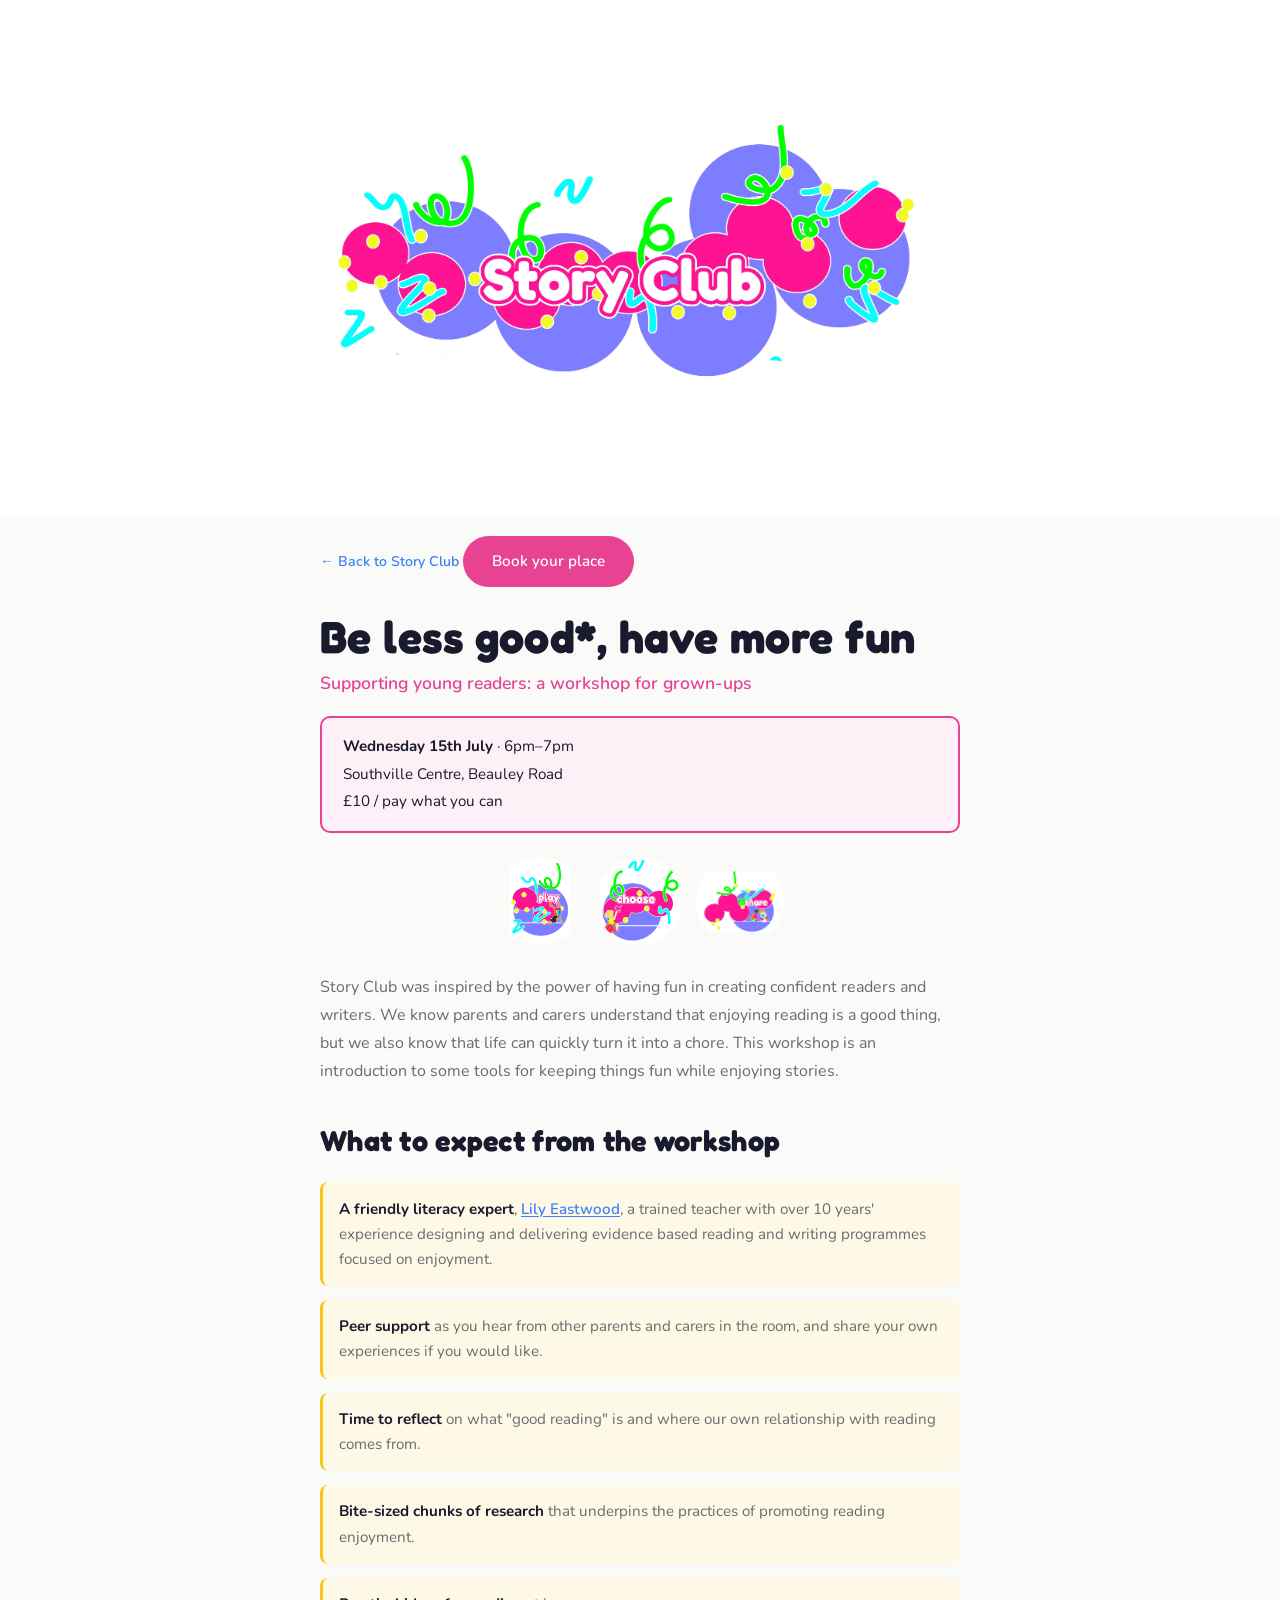
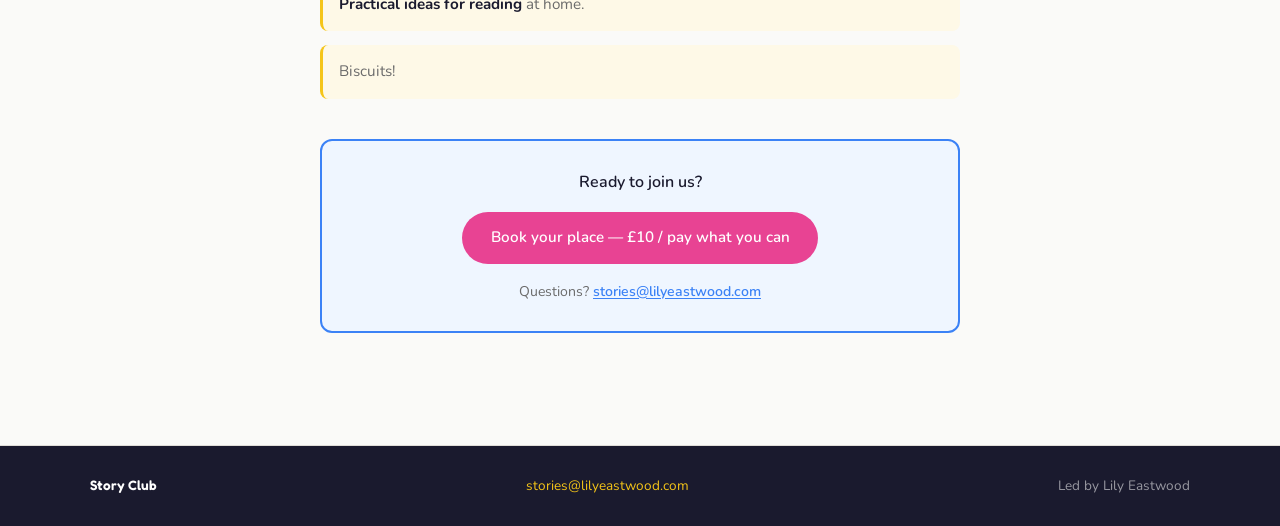
==== have-fun-reading/index.html @ fa980012 "Refresh Story Club pages with new banner, icons and parent workshop page. Add the have-fun-reading w" ====
<!DOCTYPE html>
<html lang="en">
<head>
  <meta charset="UTF-8">
  <meta name="viewport" content="width=device-width, initial-scale=1.0">
  <title>Be less good, have more fun — Story Club</title>
  <meta name="description" content="A workshop for parents and carers supporting young readers. Wednesday 15th July, Southville Centre, Bristol.">
  <link rel="preconnect" href="https://fonts.googleapis.com">
  <link rel="preconnect" href="https://fonts.gstatic.com" crossorigin>
  <link href="https://fonts.googleapis.com/css2?family=Fredoka:wght@500;600;700&family=Nunito:ital,wght@0,400;0,500;0,600;0,700;1,400;1,600&display=swap" rel="stylesheet">
  <link rel="stylesheet" href="../css/style.css">
</head>
<body class="story-club">

  <main>

    <section class="sc-banner">
      <img src="../assets/images/storyclubbanner.jpg" alt="Story Club" width="1403" height="992">
    </section>

    <section class="sc-have-fun">
      <div class="sc-have-fun-inner">
        <a href="../story-club/" class="sc-back-link">← Back to Story Club</a>

        <a href="https://square.link/u/EgSW8l75" class="sc-btn sc-btn--coral sc-have-fun-book-top" target="_blank" rel="noopener">Book your place</a>

        <h1>Be less good*, have more fun</h1>
        <p class="sc-have-fun-sub">Supporting young readers: a workshop for grown-ups</p>

        <div class="sc-have-fun-details">
          <p><strong>Wednesday 15th July</strong> · 6pm–7pm</p>
          <p>Southville Centre, Beauley Road</p>
          <p>£10 / pay what you can</p>
        </div>

        <div class="sc-pcs-icons" aria-hidden="true">
          <img src="../assets/images/play.jpg" alt="" width="100" height="100">
          <img src="../assets/images/choose.jpg" alt="" width="100" height="100">
          <img src="../assets/images/share.jpg" alt="" width="100" height="100">
        </div>

        <p class="sc-have-fun-intro">Story Club was inspired by the power of having fun in creating confident readers and writers. We know parents and carers understand that enjoying reading is a good thing, but we also know that life can quickly turn it into a chore. This workshop is an introduction to some tools for keeping things fun while enjoying stories.</p>

        <h2>What to expect from the workshop</h2>
        <ul class="sc-have-fun-expect">
          <li><strong>A friendly literacy expert</strong>, <a href="../story-club/#story-behind">Lily Eastwood</a>, a trained teacher with over 10 years' experience designing and delivering evidence based reading and writing programmes focused on enjoyment.</li>
          <li><strong>Peer support</strong> as you hear from other parents and carers in the room, and share your own experiences if you would like.</li>
          <li><strong>Time to reflect</strong> on what "good reading" is and where our own relationship with reading comes from.</li>
          <li><strong>Bite-sized chunks of research</strong> that underpins the practices of promoting reading enjoyment.</li>
          <li><strong>Practical ideas for reading</strong> at home.</li>
          <li>Biscuits!</li>
        </ul>

        <div class="sc-have-fun-book-bottom">
          <p>Ready to join us?</p>
          <a href="https://square.link/u/EgSW8l75" class="sc-btn sc-btn--purple" target="_blank" rel="noopener">Book your place — £10 / pay what you can</a>
          <p class="sc-have-fun-contact">Questions? <a href="mailto:stories@lilyeastwood.com">stories@lilyeastwood.com</a></p>
        </div>
      </div>
    </section>

  </main>

  <footer class="sc-footer">
    <div class="sc-footer-inner">
      <span class="sc-footer-name">Story Club</span>
      <a href="mailto:stories@lilyeastwood.com">stories@lilyeastwood.com</a>
      <span>Led by Lily Eastwood</span>
    </div>
  </footer>

</body>
</html>
---- css/style.css ----
/* ============================================================
   LILY EASTWOOD — lilyeastwood.com
   Palette: warm white, ink, aubergine + chartreuse pop
   Type: Playfair Display (headings) + DM Sans (body)
   ============================================================ */

   :root {
    --bg:           #FAFAF8;
    --bg-alt:       #F2F0EB;
    --text:         #1A1A1A;
    --text-muted:   #6B6B6B;
    --aubergine:    #8B3A8B;
    --aubergine-lt: #F5EAF5;
    --chartreuse:   #7AB317;
    --chartreuse-lt:#F2F7E6;
    --border:       #E0DDD8;
    --white:        #FFFFFF;
  
    --font-head: 'Playfair Display', Georgia, serif;
    --font-body: 'DM Sans', sans-serif;
  
    --max-w:    1100px;
    --space-sm: 1rem;
    --space-md: 2rem;
    --space-lg: 4rem;
    --space-xl: 7rem;
  }
  
  /* ── Reset ── */
  *, *::before, *::after { box-sizing: border-box; margin: 0; padding: 0; }
  html { scroll-behavior: smooth; }
  body {
    background: var(--bg);
    color: var(--text);
    font-family: var(--font-body);
    font-size: 1rem;
    line-height: 1.7;
    -webkit-font-smoothing: antialiased;
  }
  a { color: inherit; text-decoration: none; }
  img { display: block; max-width: 100%; }
  
  /* ── Nav ── */
  nav {
    display: flex;
    align-items: center;
    justify-content: space-between;
    padding: 1.5rem var(--space-md);
    max-width: var(--max-w);
    margin: 0 auto;
    border-bottom: 1px solid var(--border);
  }
  .nav-logo {
    font-family: var(--font-head);
    font-weight: 400;
    font-size: 1.1rem;
    letter-spacing: -0.01em;
  }
  nav ul {
    display: flex;
    gap: 2rem;
    list-style: none;
    align-items: center;
  }
  nav ul a {
    font-size: 0.9rem;
    color: var(--text-muted);
    transition: color 0.2s;
  }
  nav ul a:hover { color: var(--aubergine); }
  .nav-cta {
    display: inline-flex;
    align-items: center;
    color: var(--white) !important;
    background: var(--chartreuse);
    padding: 0.5rem 1.1rem;
    border-radius: 100px;
    font-size: 0.85rem !important;
    font-weight: 500;
    white-space: nowrap;
    transition: opacity 0.2s !important;
  }
  .nav-cta:hover { opacity: 0.85; }
  
  /* ── Hero ── */
  .hero {
    max-width: var(--max-w);
    margin: 0 auto;
    padding: var(--space-xl) var(--space-md);
    display: grid;
    grid-template-columns: 1fr 280px;
    gap: var(--space-lg);
    align-items: center;
  }
  .hero-eyebrow {
    font-size: 0.8rem;
    text-transform: uppercase;
    letter-spacing: 0.12em;
    color: var(--aubergine);
    font-weight: 500;
    margin-bottom: 1.2rem;
  }
  .hero h1 {
    font-family: var(--font-head);
    font-size: clamp(2.4rem, 5vw, 3.8rem);
    font-weight: 400;
    line-height: 1.15;
    letter-spacing: -0.02em;
    margin-bottom: 1.5rem;
  }
  .hero h1 em {
    font-style: italic;
    color: var(--chartreuse);
  }
  .hero-sub {
    font-size: 1.1rem;
    color: var(--text-muted);
    max-width: 520px;
    margin-bottom: 2.5rem;
    line-height: 1.7;
  }
  .hero-actions {
    display: flex;
    gap: 1rem;
    flex-wrap: wrap;
  }
  
  /* accent block — decorative */
  .accent-block {
    width: 220px;
    height: 280px;
    background: var(--aubergine-lt);
    border-radius: 4px 120px 4px 4px;
    position: relative;
  }
  .accent-block::after {
    content: '';
    position: absolute;
    bottom: -16px;
    right: -16px;
    width: 80px;
    height: 80px;
    background: var(--chartreuse);
    border-radius: 50%;
    opacity: 0.25;
  }
  
  /* ── Buttons ── */
  .btn-primary {
    display: inline-block;
    background: var(--aubergine);
    color: var(--white);
    padding: 0.75rem 1.6rem;
    border-radius: 100px;
    font-size: 0.9rem;
    font-weight: 500;
    transition: opacity 0.2s;
  }
  .btn-primary:hover { opacity: 0.85; }
  
  .btn-secondary {
    display: inline-block;
    color: var(--text);
    padding: 0.75rem 1.6rem;
    border-radius: 100px;
    font-size: 0.9rem;
    font-weight: 400;
    border: 1px solid var(--border);
    transition: border-color 0.2s, color 0.2s;
  }
  .btn-secondary:hover { border-color: var(--aubergine); color: var(--aubergine); }
  
  /* ── Intro strip ── */
  .intro-strip {
    background: var(--bg-alt);
    border-top: 1px solid var(--border);
    border-bottom: 1px solid var(--border);
    padding: 1rem var(--space-md);
  }
  .strip-inner {
    max-width: var(--max-w);
    margin: 0 auto;
    display: flex;
    gap: 1.5rem;
    align-items: center;
    flex-wrap: wrap;
    font-size: 0.85rem;
    color: var(--text-muted);
    font-weight: 400;
    letter-spacing: 0.02em;
  }
  .dot { color: var(--chartreuse); font-weight: 700; }
  
  /* ── Selected work ── */
  .selected-work {
    max-width: var(--max-w);
    margin: 0 auto;
    padding: var(--space-xl) var(--space-md);
  }
  .section-header {
    display: flex;
    align-items: baseline;
    justify-content: space-between;
    margin-bottom: var(--space-md);
    border-bottom: 1px solid var(--border);
    padding-bottom: 1rem;
  }
  .section-header h2 {
    font-family: var(--font-head);
    font-weight: 400;
    font-size: 1.6rem;
    letter-spacing: -0.01em;
  }
  .see-all {
    font-size: 0.85rem;
    color: var(--aubergine);
    font-weight: 500;
    transition: opacity 0.2s;
  }
  .see-all:hover { opacity: 0.7; }
  
  .work-grid {
    display: grid;
    grid-template-columns: repeat(3, 1fr);
    gap: 1.5rem;
  }
  .work-card {
    display: block;
    background: var(--white);
    border: 1px solid var(--border);
    border-radius: 8px;
    padding: 1.8rem;
    transition: border-color 0.2s, transform 0.2s;
    position: relative;
  }
  .work-card:hover {
    border-color: var(--aubergine);
    transform: translateY(-3px);
  }
  .card-tag {
    font-size: 0.72rem;
    text-transform: uppercase;
    letter-spacing: 0.1em;
    color: var(--aubergine);
    font-weight: 500;
    margin-bottom: 0.8rem;
    background: var(--aubergine-lt);
    display: inline-block;
    padding: 2px 8px;
    border-radius: 4px;
  }
  .work-card h3 {
    font-family: var(--font-head);
    font-weight: 400;
    font-size: 1.2rem;
    margin-bottom: 0.8rem;
    line-height: 1.3;
  }
  .work-card p {
    font-size: 0.9rem;
    color: var(--text-muted);
    line-height: 1.6;
  }
  .card-arrow {
    display: inline-block;
    margin-top: 1.2rem;
    color: var(--chartreuse);
    font-size: 1.1rem;
    font-weight: 700;
    transition: transform 0.2s;
  }
  .work-card:hover .card-arrow { transform: translateX(4px); }
  
  /* ── About strip ── */
  .about-strip {
    background: var(--bg-alt);
    border-top: 1px solid var(--border);
    border-bottom: 1px solid var(--border);
  }
  .about-strip-inner {
    max-width: var(--max-w);
    margin: 0 auto;
    padding: var(--space-xl) var(--space-md);
    display: grid;
    grid-template-columns: 1fr 1fr;
    gap: var(--space-lg);
    align-items: center;
  }
  .about-strip-text h2 {
    font-family: var(--font-head);
    font-weight: 400;
    font-size: clamp(1.8rem, 3vw, 2.6rem);
    line-height: 1.2;
    letter-spacing: -0.02em;
    margin-bottom: 1.2rem;
  }
  .about-strip-text h2 em {
    font-style: italic;
    color: var(--chartreuse);
  }
  .about-strip-text p {
    color: var(--text-muted);
    margin-bottom: 2rem;
    font-size: 1rem;
    max-width: 440px;
  }
  .about-strip-stats {
    display: flex;
    flex-direction: column;
    gap: 2rem;
  }
  .stat {
    display: flex;
    flex-direction: column;
    gap: 0.2rem;
    border-left: 2px solid var(--chartreuse);
    padding-left: 1.2rem;
  }
  .stat-num {
    font-family: var(--font-head);
    font-size: 2rem;
    font-weight: 400;
    line-height: 1;
    color: var(--text);
  }
  .stat-label {
    font-size: 0.85rem;
    color: var(--text-muted);
  }
  
  /* ── CTA section ── */
  .cta-section {
    max-width: var(--max-w);
    margin: 0 auto;
    padding: var(--space-xl) var(--space-md);
    text-align: center;
  }
  .cta-section h2 {
    font-family: var(--font-head);
    font-weight: 400;
    font-size: clamp(1.8rem, 3vw, 2.8rem);
    letter-spacing: -0.02em;
    margin-bottom: 1rem;
  }
  .cta-section p {
    color: var(--text-muted);
    max-width: 480px;
    margin: 0 auto 2rem;
  }
  
  /* ── Footer ── */
  footer {
    border-top: 1px solid var(--border);
    padding: 2rem var(--space-md);
  }
  .footer-inner {
    max-width: var(--max-w);
    margin: 0 auto;
    display: flex;
    align-items: center;
    justify-content: space-between;
    font-size: 0.85rem;
    color: var(--text-muted);
    flex-wrap: wrap;
    gap: 1rem;
  }
  .footer-name {
    font-family: var(--font-head);
    font-weight: 400;
    color: var(--text);
  }
  .footer-email a { color: var(--aubergine); }
  .footer-links {
    display: flex;
    gap: 1.5rem;
  }
  .footer-links a:hover { color: var(--chartreuse); }
  
  /* ── Responsive ── */
  @media (max-width: 768px) {
    .hero {
      grid-template-columns: 1fr;
      padding: var(--space-lg) var(--space-sm);
    }
    .hero-accent { display: none; }
    .work-grid { grid-template-columns: 1fr; }
    .about-strip-inner { grid-template-columns: 1fr; }
    nav ul { gap: 1rem; }
    .strip-inner { gap: 0.8rem; }
  }
  
  /* ── Fade-in animation ── */
  @keyframes fadeUp {
    from { opacity: 0; transform: translateY(18px); }
    to   { opacity: 1; transform: translateY(0); }
  }
  .hero-text > * {
    animation: fadeUp 0.6s ease both;
  }
  .hero-eyebrow { animation-delay: 0.05s; }
  .hero h1      { animation-delay: 0.15s; }
  .hero-sub     { animation-delay: 0.25s; }
  .hero-actions { animation-delay: 0.35s; }
  
  /* ── Page hero (inner pages) ── */
  .page-hero {
    max-width: var(--max-w);
    margin: 0 auto;
    padding: var(--space-lg) var(--space-md) var(--space-md);
    border-bottom: 1px solid var(--border);
  }
  .page-hero-inner {
    display: inline-block;
    max-width: 100%;
  }
  .page-hero h1 {
    font-family: var(--font-head);
    font-size: clamp(2rem, 4vw, 3.2rem);
    font-weight: 400;
    line-height: 1.15;
    letter-spacing: -0.02em;
    margin-bottom: 1rem;
  }
  .page-hero h1 em { font-style: italic; color: var(--chartreuse); }
  .page-intro {
    font-size: 1.05rem;
    color: var(--text-muted);
    max-width: 600px;
    line-height: 1.7;
  }
  
  /* ── Services ── */
  .services-section {
    max-width: var(--max-w);
    margin: 0 auto;
    padding: var(--space-lg) var(--space-md);
  }
  .services-section--split { padding-top: var(--space-md); }
  .services-inner { display: flex; flex-direction: column; gap: var(--space-lg); }
  .service-path-grid {
    display: grid;
    grid-template-columns: repeat(2, 1fr);
    gap: 1.5rem;
  }
  .service-path-card {
    display: flex;
    flex-direction: column;
    gap: 1rem;
    background: var(--white);
    border: 1px solid var(--border);
    border-radius: 8px;
    padding: 2rem;
    transition: border-color 0.2s, transform 0.2s;
  }
  .service-path-card:hover {
    border-color: var(--aubergine);
    transform: translateY(-3px);
  }
  .service-path-card h2 {
    font-family: var(--font-head);
    font-weight: 400;
    font-size: 1.6rem;
    line-height: 1.25;
  }
  .service-path-card p {
    color: var(--text-muted);
    font-size: 0.95rem;
  }
  .service-path-list {
    list-style: none;
    display: flex;
    flex-direction: column;
    gap: 0.75rem;
    color: var(--text);
    font-size: 0.95rem;
  }
  .service-path-list li {
    padding-top: 0.75rem;
    border-top: 1px solid var(--border);
  }
  .service-path-link {
    margin-top: auto;
    color: var(--aubergine);
    font-size: 0.9rem;
    font-weight: 500;
  }
  .service-block { display: flex; flex-direction: column; gap: var(--space-md); }
  .service-block-header { max-width: 640px; }
  .service-tag {
    font-size: 0.72rem;
    text-transform: uppercase;
    letter-spacing: 0.1em;
    color: var(--aubergine);
    font-weight: 500;
    background: var(--aubergine-lt);
    display: inline-block;
    padding: 2px 8px;
    border-radius: 4px;
    margin-bottom: 0.8rem;
  }
  .service-block-header h2 {
    font-family: var(--font-head);
    font-weight: 400;
    font-size: 1.5rem;
    margin-bottom: 0.8rem;
    line-height: 1.3;
  }
  .service-block-header p { color: var(--text-muted); font-size: 0.95rem; }
  .service-items {
    display: grid;
    grid-template-columns: repeat(3, 1fr);
    gap: 1.5rem;
  }
  .service-outcomes-kicker {
    font-size: 0.8rem;
    text-transform: uppercase;
    letter-spacing: 0.12em;
    color: var(--text-muted);
    font-weight: 500;
    margin: 0.25rem 0 0.25rem;
  }
  .service-items--outcomes {
    counter-reset: outcome;
  }
  .service-item {
    background: var(--white);
    border: 1px solid var(--border);
    border-radius: 8px;
    padding: 1.5rem;
  }
  .service-items--outcomes .service-item {
    position: relative;
    padding-top: 2.3rem;
  }
  .service-items--outcomes .service-item::before {
    counter-increment: outcome;
    content: "0" counter(outcome);
    position: absolute;
    top: 0.9rem;
    right: 1rem;
    font-size: 0.75rem;
    letter-spacing: 0.12em;
    color: var(--text-muted);
    opacity: 0.55;
  }
  .service-item h3 {
    font-family: var(--font-head);
    font-weight: 400;
    font-size: 1.1rem;
    margin-bottom: 0.6rem;
  }
  .service-item h3 strong { font-weight: 600; }
  .service-item p { font-size: 0.9rem; color: var(--text-muted); line-height: 1.6; }
  .service-cta { padding-top: 0.5rem; }
  
  /* ── PDF capture ── */
  .pdf-capture {
    background: var(--aubergine-lt);
    border: 1px solid rgba(139,58,139,0.15);
    border-radius: 8px;
    padding: 1.5rem;
    max-width: 540px;
  }
  .pdf-capture--wide {
    max-width: 100%;
  }
  .pdf-capture-text { font-size: 0.95rem; margin-bottom: 1rem; font-weight: 500; }
  .pdf-form { display: flex; gap: 0.75rem; flex-wrap: wrap; }
  .pdf-form input {
    flex: 1;
    min-width: 200px;
    padding: 0.65rem 1rem;
    border: 1px solid var(--border);
    border-radius: 100px;
    font-family: var(--font-body);
    font-size: 0.9rem;
    background: var(--white);
    color: var(--text);
  }
  .pdf-form input:focus { outline: none; border-color: var(--aubergine); }
  .pdf-small { font-size: 0.78rem; color: var(--text-muted); margin-top: 0.75rem; }
  
  /* ── Service divider ── */
  .service-divider {
    background: var(--bg-alt);
    border: 1px solid var(--border);
    border-radius: 8px;
    padding: var(--space-md);
  }
  .service-divider-inner { max-width: 560px; }
  .service-divider h2 {
    font-family: var(--font-head);
    font-weight: 400;
    font-size: 1.4rem;
    margin-bottom: 0.8rem;
  }
  .service-divider p { color: var(--text-muted); font-size: 0.95rem; margin-bottom: 1.2rem; line-height: 1.7; }
  .service-next-links {
    margin-top: 1rem;
    padding-top: 0.9rem;
    border-top: 1px solid var(--border);
    display: flex;
    flex-wrap: wrap;
    gap: 0.35rem 0.6rem;
    align-items: baseline;
    font-size: 0.85rem;
    color: var(--text-muted);
  }
  .service-next-links a {
    color: var(--aubergine);
    font-weight: 500;
  }
  .service-next-links a:hover { opacity: 0.7; }
  .service-next-divider { opacity: 0.6; padding: 0 0.15rem; }
  
  /* ── Contact ── */
  .contact-section {
    max-width: var(--max-w);
    margin: 0 auto;
    padding: var(--space-lg) var(--space-md);
  }
  .contact-inner {
    display: grid;
    grid-template-columns: 1fr 280px;
    gap: var(--space-lg);
    align-items: start;
  }
  .form-group { display: flex; flex-direction: column; gap: 0.4rem; margin-bottom: 1.2rem; }
  .form-group label { font-size: 0.85rem; font-weight: 500; color: var(--text); }
  .optional { font-weight: 400; color: var(--text-muted); }
  .form-group input,
  .form-group textarea {
    padding: 0.65rem 1rem;
    border: 1px solid var(--border);
    border-radius: 8px;
    font-family: var(--font-body);
    font-size: 0.95rem;
    background: var(--white);
    color: var(--text);
    transition: border-color 0.2s;
  }
  .form-group input:focus,
  .form-group textarea:focus { outline: none; border-color: var(--aubergine); }
  .form-group textarea { resize: vertical; }
  .contact-aside { display: flex; flex-direction: column; gap: 1.5rem; padding-top: 0.5rem; }
  .contact-detail { display: flex; flex-direction: column; gap: 0.2rem; }
  .contact-detail-label { font-size: 0.75rem; text-transform: uppercase; letter-spacing: 0.1em; color: var(--text-muted); font-weight: 500; }
  .contact-detail a { color: var(--aubergine); font-size: 0.95rem; }
  .contact-detail a:hover { opacity: 0.7; }
  .contact-note { border-top: 1px solid var(--border); padding-top: 1.5rem; }
  .contact-note p { font-size: 0.85rem; color: var(--text-muted); line-height: 1.6; }
  
  /* ── Placeholder pages ── */
  .placeholder-section {
    max-width: var(--max-w);
    margin: 0 auto;
    padding: var(--space-lg) var(--space-md);
  }
  .placeholder-inner {
    display: grid;
    grid-template-columns: repeat(3, 1fr);
    gap: 1.5rem;
  }
  .placeholder-inner--single { grid-template-columns: 1fr; max-width: 480px; }
  .about-inner {
    grid-template-columns: 1fr;
    max-width: 760px;
    margin: 0 auto;
  }
  .placeholder-card {
    background: var(--white);
    border: 1px dashed var(--border);
    border-radius: 8px;
    padding: 1.8rem;
  }
  .placeholder-card--empty { opacity: 0.5; }
  .placeholder-card--full { border-style: solid; }
  .placeholder-card h3 {
    font-family: var(--font-head);
    font-weight: 400;
    font-size: 1.1rem;
    margin: 0.6rem 0;
  }
  .placeholder-card p { font-size: 0.9rem; color: var(--text-muted); line-height: 1.6; }

  .rich-text p { margin: 0 0 1.1rem; }
  .rich-text p:last-of-type { margin-bottom: 0; }
  
  /* ── Responsive additions ── */
  @media (max-width: 768px) {
    .service-path-grid { grid-template-columns: 1fr; }
    .service-items { grid-template-columns: 1fr; }
    .contact-inner { grid-template-columns: 1fr; }
    .placeholder-inner { grid-template-columns: 1fr; }
  }

  /* ── Story Club (standalone page) ── */
  /* Palette drawn from storyclubbanner.jpg */
  .story-club {
    --sc-pink: #E84393;
    --sc-pink-lt: #FDF0F6;
    --sc-blue: #3B82F6;
    --sc-blue-lt: #EFF6FF;
    --sc-yellow: #F5C518;
    --sc-yellow-lt: #FEF9E7;
    --sc-green: #6BCB4A;
    --sc-green-lt: #F0FAEB;
    --sc-purple: #9333EA;
    --sc-purple-lt: #F5F0FF;
    --sc-ink: #1A1A2E;
    --font-head: 'Fredoka', sans-serif;
    --font-body: 'Nunito', sans-serif;
    font-family: var(--font-body);
    /* legacy aliases used in class names */
    --sc-coral: var(--sc-pink);
    --sc-coral-lt: var(--sc-pink-lt);
    --sc-teal: var(--sc-blue);
    --sc-teal-lt: var(--sc-blue-lt);
    --sc-sun: var(--sc-yellow);
    --sc-sun-lt: var(--sc-yellow-lt);
  }
  .story-club h1,
  .story-club h2,
  .story-club h3 {
    letter-spacing: 0.01em;
  }

  .sc-banner {
    background: var(--white);
    padding: var(--space-md) var(--space-md) 0.25rem;
  }
  .sc-banner img {
    width: 100%;
    max-width: var(--max-w);
    height: auto;
    max-height: 480px;
    object-fit: contain;
    margin: 0 auto;
  }

  .sc-hero {
    background: var(--white);
    padding: 1rem var(--space-md) var(--space-lg);
    border-bottom: 1px solid var(--border);
  }
  .sc-hero-inner {
    max-width: var(--max-w);
    margin: 0 auto;
    text-align: center;
  }
  .sc-hero h1 {
    font-family: var(--font-head);
    font-size: clamp(2rem, 4.5vw, 3.2rem);
    font-weight: 700;
    line-height: 1.15;
    letter-spacing: 0.01em;
    margin-bottom: 0.8rem;
    color: var(--sc-ink);
    max-width: 640px;
    margin-left: auto;
    margin-right: auto;
  }
  .sc-hero h1 em {
    font-style: normal;
    color: var(--sc-pink);
  }
  .sc-hero-sub {
    font-size: 1.1rem;
    font-weight: 400;
    color: var(--text-muted);
    max-width: 480px;
    line-height: 1.6;
    margin: 0 auto;
  }

  .sc-booking {
    background: var(--sc-green-lt);
    border-bottom: 3px solid var(--sc-green);
    padding: var(--space-md);
  }
  .sc-booking-inner {
    max-width: var(--max-w);
    margin: 0 auto;
  }
  .sc-booking h2 {
    font-family: var(--font-head);
    font-weight: 600;
    font-size: 1.5rem;
    margin-bottom: 1rem;
    color: var(--sc-ink);
  }
  .sc-booking-card {
    display: flex;
    align-items: center;
    justify-content: space-between;
    gap: 1.5rem;
    flex-wrap: wrap;
    background: var(--white);
    border: 2px solid var(--sc-green);
    border-radius: 12px;
    padding: 1.5rem 1.8rem;
  }
  .sc-booking-cards {
    display: flex;
    flex-direction: column;
    gap: 0.85rem;
    margin-bottom: 1rem;
  }
  .sc-booking-card--pink { border-color: var(--sc-pink); }
  .sc-booking-card--pink .sc-booking-label { color: var(--sc-pink); }
  .sc-booking-card--blue { border-color: var(--sc-blue); }
  .sc-booking-card--blue .sc-booking-label { color: var(--sc-blue); }
  .sc-booking-meta {
    font-size: 0.92rem;
    color: var(--text-muted);
    margin-top: 0.25rem;
    font-weight: 500;
  }
  .sc-booking-label {
    font-size: 0.72rem;
    text-transform: uppercase;
    letter-spacing: 0.12em;
    color: var(--sc-green);
    font-weight: 600;
    margin-bottom: 0.3rem;
  }
  .sc-booking-detail {
    font-size: 1.05rem;
    color: var(--sc-ink);
    font-weight: 600;
  }
  .sc-coming-soon {
    list-style: none;
    display: flex;
    flex-wrap: wrap;
    gap: 0.75rem 1.5rem;
    font-size: 0.9rem;
    color: var(--text-muted);
    margin-bottom: 0.75rem;
  }
  .sc-booking-note {
    font-size: 0.88rem;
    color: var(--text-muted);
    line-height: 1.6;
  }
  .sc-booking-note a {
    color: var(--sc-blue);
    font-weight: 600;
    text-decoration: underline;
    text-underline-offset: 2px;
  }
  .sc-booking-note a:hover { color: var(--sc-pink); }
  .sc-badge {
    display: inline-block;
    font-size: 0.68rem;
    text-transform: uppercase;
    letter-spacing: 0.08em;
    background: var(--sc-yellow-lt);
    color: #92680A;
    padding: 2px 8px;
    border-radius: 100px;
    margin-left: 0.35rem;
    font-weight: 600;
  }

  .sc-btn {
    display: inline-block;
    padding: 0.8rem 1.8rem;
    border-radius: 100px;
    font-size: 0.95rem;
    font-weight: 600;
    white-space: nowrap;
    transition: transform 0.15s, opacity 0.15s;
  }
  .sc-btn:hover { transform: translateY(-2px); opacity: 0.92; }
  .sc-btn--coral {
    background: var(--sc-coral);
    color: var(--white);
  }
  .sc-btn--white {
    background: var(--white);
    color: var(--sc-blue);
  }
  .sc-btn--purple {
    background: var(--sc-pink);
    color: var(--white);
  }
  .sc-btn--blue {
    background: var(--sc-blue);
    color: var(--white);
  }
  .sc-btn--outline {
    background: transparent;
    color: var(--white);
    border: 2px solid rgba(255,255,255,0.5);
  }
  .sc-btn--outline:hover { border-color: var(--white); }

  .sc-section-inner {
    max-width: var(--max-w);
    margin: 0 auto;
    padding: var(--space-lg) var(--space-md);
  }
  .sc-section-inner h2 {
    font-family: var(--font-head);
    font-weight: 600;
    font-size: clamp(1.7rem, 3vw, 2.2rem);
    letter-spacing: -0.02em;
    margin-bottom: var(--space-md);
    color: var(--sc-ink);
  }

  .sc-offering-grid {
    display: grid;
    grid-template-columns: repeat(3, 1fr);
    gap: 1.25rem;
  }
  .sc-offering-card {
    border-radius: 12px;
    padding: 1.8rem;
    display: flex;
    flex-direction: column;
    gap: 0.8rem;
    border: 2px solid transparent;
  }
  .sc-offering-card--coral {
    background: var(--sc-pink-lt);
    border-color: var(--sc-pink);
  }
  .sc-offering-card--teal {
    background: var(--sc-blue-lt);
    border-color: var(--sc-blue);
  }
  .sc-offering-card--sun {
    background: var(--sc-yellow-lt);
    border-color: var(--sc-yellow);
  }
  .sc-offering-card--muted { opacity: 0.7; }
  .sc-offering-card h3 {
    font-family: var(--font-head);
    font-weight: 600;
    font-size: 1.3rem;
    line-height: 1.25;
    color: var(--sc-ink);
  }
  .sc-offering-intro {
    font-size: 0.92rem;
    color: var(--text-muted);
    line-height: 1.6;
  }
  .sc-offering-badge {
    font-size: 0.68rem;
    text-transform: uppercase;
    letter-spacing: 0.1em;
    color: #92680A;
    font-weight: 600;
  }
  .sc-offering-list {
    list-style: none;
    counter-reset: offering;
    display: flex;
    flex-direction: column;
    gap: 0.55rem;
    margin-top: auto;
    padding-top: 0.9rem;
    border-top: 2px solid rgba(0,0,0,0.08);
  }
  .sc-offering-list li {
    font-size: 0.88rem;
    color: var(--sc-ink);
    line-height: 1.5;
    padding-left: 1.7rem;
    position: relative;
    font-weight: 500;
  }
  .sc-offering-list li::before {
    counter-increment: offering;
    content: counter(offering);
    position: absolute;
    left: 0;
    top: 0;
    font-size: 0.8rem;
    font-weight: 700;
    color: var(--sc-blue);
  }

  .sc-code {
    background: var(--sc-ink);
  }
  .sc-code .sc-section-inner h2 { color: var(--white); }
  .sc-code-grid {
    display: grid;
    grid-template-columns: repeat(3, 1fr);
    gap: 1.25rem;
  }
  .sc-code-item {
    border-radius: 12px;
    padding: 1.8rem;
    color: var(--sc-ink);
  }
  .sc-code-item--coral { background: var(--sc-pink); color: var(--white); }
  .sc-code-item--purple { background: var(--sc-yellow-lt); border: 2px solid var(--sc-yellow); }
  .sc-code-item--teal { background: var(--sc-blue); color: var(--white); }
  .sc-code-icon-wrap {
    display: flex;
    flex-direction: column;
    align-items: center;
    gap: 0.5rem;
    margin-bottom: 0.8rem;
  }
  .sc-code-icon {
    width: 72px;
    height: 72px;
    object-fit: contain;
    border-radius: 50%;
  }
  .sc-code-num {
    display: inline-flex;
    align-items: center;
    justify-content: center;
    width: 2rem;
    height: 2rem;
    background: rgba(255,255,255,0.25);
    border-radius: 50%;
    font-size: 0.9rem;
    font-weight: 700;
    margin-bottom: 0;
  }
  .sc-code-item--purple .sc-code-num {
    background: var(--sc-yellow);
    color: var(--sc-ink);
  }
  .sc-code-item h3 {
    font-family: var(--font-head);
    font-weight: 600;
    font-size: 1.15rem;
    margin-bottom: 0.6rem;
    line-height: 1.3;
  }
  .sc-code-item p {
    font-size: 0.9rem;
    line-height: 1.65;
    opacity: 0.92;
  }
  .sc-code-item--purple p { color: var(--text-muted); opacity: 1; }

  .sc-about-inner {
    max-width: 720px;
    margin: 0 auto;
    padding: var(--space-lg) var(--space-md);
  }
  .sc-about-inner h2 {
    font-family: var(--font-head);
    font-weight: 600;
    font-size: clamp(1.7rem, 3vw, 2.2rem);
    letter-spacing: -0.02em;
    margin-bottom: 1.2rem;
    color: var(--sc-ink);
  }
  .sc-about-inner p {
    color: var(--text-muted);
    margin-bottom: 1rem;
    line-height: 1.75;
  }
  .sc-about-inner a {
    color: var(--sc-blue);
    font-weight: 500;
    text-decoration: underline;
    text-underline-offset: 2px;
  }
  .sc-about-inner a:hover { color: var(--sc-pink); }
  .sc-thoughts {
    list-style: none;
    counter-reset: thought;
    display: flex;
    flex-direction: column;
    gap: 1.1rem;
    margin-top: 0.5rem;
  }
  .sc-thoughts li {
    padding: 1rem 1rem 1rem 3rem;
    position: relative;
    color: var(--text-muted);
    line-height: 1.75;
    background: var(--sc-green-lt);
    border-radius: 8px;
  }
  .sc-thoughts li::before {
    counter-increment: thought;
    content: counter(thought);
    position: absolute;
    left: 1rem;
    top: 1rem;
    width: 1.5rem;
    height: 1.5rem;
    background: var(--sc-green);
    color: var(--white);
    border-radius: 50%;
    font-size: 0.8rem;
    font-weight: 700;
    display: flex;
    align-items: center;
    justify-content: center;
  }
  .sc-thoughts strong { color: var(--sc-ink); }

  .sc-adventure {
    background: var(--sc-yellow-lt);
    border-top: 3px solid var(--sc-yellow);
    border-bottom: 3px solid var(--sc-yellow);
  }
  .sc-adventure-inner {
    max-width: 720px;
    margin: 0 auto;
    padding: var(--space-lg) var(--space-md);
  }
  .sc-adventure-inner h2 {
    font-family: var(--font-head);
    font-weight: 600;
    font-size: clamp(1.7rem, 3vw, 2.2rem);
    letter-spacing: -0.02em;
    margin-bottom: 0.8rem;
    color: var(--sc-ink);
  }
  .sc-adventure-intro {
    color: var(--text-muted);
    line-height: 1.7;
    margin-bottom: 1.5rem;
  }
  .sc-story p {
    color: var(--text);
    font-size: 0.95rem;
    line-height: 1.8;
    margin-bottom: 1rem;
  }
  .sc-story-lead {
    font-family: var(--font-head);
    font-size: 1.15rem !important;
    font-weight: 600;
    font-style: normal;
    color: var(--sc-blue) !important;
    padding-left: 1rem;
    border-left: 4px solid var(--sc-pink);
  }

  .sc-quotes {
    background: var(--sc-pink);
    padding: var(--space-xl) var(--space-md);
  }
  .sc-quotes-inner {
    max-width: var(--max-w);
    margin: 0 auto;
    display: flex;
    flex-direction: column;
    gap: 2rem;
  }
  .sc-quote {
    margin: 0;
    padding: 0;
    border: none;
  }
  .sc-quote p {
    font-family: var(--font-body);
    font-style: italic;
    font-weight: 600;
    line-height: 1.4;
    color: var(--white);
    margin: 0;
  }
  .sc-quote--lead p {
    font-size: clamp(1.5rem, 3.5vw, 2.2rem);
    letter-spacing: 0;
  }
  .sc-quote:not(.sc-quote--lead) p {
    font-size: clamp(1.2rem, 2.5vw, 1.6rem);
    opacity: 0.88;
    padding-left: 2rem;
    border-left: 4px solid rgba(255,255,255,0.4);
  }

  .sc-keep-in-touch {
    background: var(--sc-blue-lt);
    border-top: 3px solid var(--sc-blue);
    border-bottom: 3px solid var(--sc-blue);
    padding: var(--space-lg) var(--space-md);
    text-align: center;
  }
  .sc-keep-in-touch-inner {
    max-width: 520px;
    margin: 0 auto;
  }
  .sc-keep-in-touch h2 {
    font-family: var(--font-head);
    font-weight: 600;
    font-size: clamp(1.6rem, 3vw, 2rem);
    letter-spacing: -0.02em;
    margin-bottom: 0.6rem;
    color: var(--sc-ink);
  }
  .sc-keep-in-touch p {
    color: var(--text-muted);
    line-height: 1.65;
    margin-bottom: 1.4rem;
  }
  .sc-keep-email {
    margin-top: 1rem !important;
    margin-bottom: 0 !important;
    font-size: 0.88rem !important;
  }
  .sc-keep-email a {
    color: var(--sc-blue);
    font-weight: 600;
    text-decoration: underline;
    text-underline-offset: 2px;
  }

  .sc-cta {
    background: var(--sc-blue);
    padding: var(--space-lg) var(--space-md) var(--space-xl);
  }
  .sc-cta-inner {
    max-width: var(--max-w);
    margin: 0 auto;
    text-align: center;
  }
  .sc-cta h2 {
    font-family: var(--font-head);
    font-weight: 600;
    font-size: clamp(1.8rem, 3vw, 2.6rem);
    letter-spacing: -0.02em;
    margin-bottom: 0.8rem;
    color: var(--white);
  }
  .sc-cta > .sc-cta-inner > p:first-of-type {
    color: rgba(255,255,255,0.8);
    margin-bottom: 1.8rem;
    font-size: 1.05rem;
  }
  .sc-cta-actions {
    display: flex;
    gap: 1rem;
    justify-content: center;
    flex-wrap: wrap;
  }
  .sc-cta-email {
    margin-top: 1.2rem;
    font-size: 0.88rem;
    color: rgba(255,255,255,0.65);
  }
  .sc-cta-email a {
    color: var(--sc-yellow);
    font-weight: 500;
    text-decoration: underline;
    text-underline-offset: 2px;
  }

  .sc-good-to-know {
    margin-top: 2.5rem;
    background: rgba(255,255,255,0.1);
    border: 1px solid rgba(255,255,255,0.2);
    border-radius: 10px;
    padding: 1.2rem 1.5rem;
    text-align: left;
    max-width: 560px;
    margin-left: auto;
    margin-right: auto;
  }
  .sc-good-to-know-label {
    font-size: 0.72rem;
    text-transform: uppercase;
    letter-spacing: 0.12em;
    font-weight: 600;
    color: var(--sc-yellow);
    margin-bottom: 0.6rem;
  }
  .sc-good-to-know ul {
    list-style: none;
    display: flex;
    flex-direction: column;
    gap: 0.45rem;
  }
  .sc-good-to-know li {
    font-size: 0.82rem;
    color: rgba(255,255,255,0.85);
    line-height: 1.55;
    padding-left: 1rem;
    position: relative;
  }
  .sc-good-to-know li::before {
    content: '·';
    position: absolute;
    left: 0;
    color: var(--sc-yellow);
    font-weight: 700;
  }
  .sc-good-to-know a {
    color: var(--sc-yellow);
    text-decoration: underline;
    text-underline-offset: 2px;
  }

  .sc-footer {
    background: var(--sc-ink);
    padding: 1.75rem var(--space-md);
  }
  .sc-footer-inner {
    max-width: var(--max-w);
    margin: 0 auto;
    display: flex;
    align-items: center;
    justify-content: space-between;
    font-size: 0.85rem;
    color: rgba(255,255,255,0.55);
    flex-wrap: wrap;
    gap: 1rem;
  }
  .sc-footer-name {
    font-family: var(--font-head);
    font-weight: 600;
    color: var(--white);
  }
  .sc-footer a { color: var(--sc-yellow); }
  .sc-footer a:hover { opacity: 0.8; }

  @media (max-width: 768px) {
    .sc-banner img { max-height: 320px; }
    .sc-offering-grid { grid-template-columns: 1fr; }
    .sc-code-grid { grid-template-columns: 1fr; }
    .sc-booking-card { flex-direction: column; align-items: flex-start; }
    .sc-quote:not(.sc-quote--lead) p { padding-left: 1.2rem; }
  }

  .sc-confirm {
    padding: 1.25rem var(--space-md) var(--space-xl);
    text-align: center;
  }
  .sc-confirm-inner {
    max-width: 520px;
    margin: 0 auto;
  }
  .sc-confirm h1 {
    font-family: var(--font-head);
    font-size: clamp(1.8rem, 4vw, 2.6rem);
    font-weight: 700;
    line-height: 1.2;
    color: var(--sc-ink);
    margin-bottom: 1rem;
  }
  .sc-confirm-lead {
    font-size: 1.15rem;
    font-weight: 600;
    color: var(--sc-pink);
    margin-bottom: 1rem;
    line-height: 1.5;
  }
  .sc-confirm-reminder {
    font-size: 0.95rem;
    color: var(--sc-ink);
    line-height: 1.6;
    margin-bottom: 1rem;
    padding: 0.85rem 1rem;
    background: var(--sc-yellow-lt);
    border-left: 3px solid var(--sc-yellow);
    border-radius: 0 8px 8px 0;
    text-align: left;
  }
  .sc-confirm-note {
    font-size: 1rem;
    color: var(--text-muted);
    line-height: 1.65;
    margin-bottom: 2rem;
  }
  .sc-confirm-note a {
    color: var(--sc-blue);
    font-weight: 600;
    text-decoration: underline;
    text-underline-offset: 2px;
  }
  .sc-confirm-note a:hover { color: var(--sc-pink); }
  .sc-confirm .sc-btn { margin-top: 0.25rem; }

  .sc-workshops {
    padding: 1.25rem var(--space-md) var(--space-xl);
  }
  .sc-workshops-inner {
    max-width: 720px;
    margin: 0 auto;
  }
  .sc-back-link {
    display: inline-block;
    font-size: 0.88rem;
    font-weight: 600;
    color: var(--sc-blue);
    margin-bottom: 1.5rem;
    text-decoration: none;
  }
  .sc-back-link:hover { color: var(--sc-pink); }
  .sc-workshops h1 {
    font-family: var(--font-head);
    font-size: clamp(1.8rem, 4vw, 2.6rem);
    font-weight: 700;
    line-height: 1.15;
    color: var(--sc-ink);
    margin-bottom: 1rem;
  }
  .sc-workshops-lead {
    font-size: 1.05rem;
    color: var(--sc-ink);
    line-height: 1.6;
    margin-bottom: 1rem;
  }
  .sc-workshops-intro {
    list-style: none;
    display: flex;
    flex-direction: column;
    gap: 0.6rem;
    margin-bottom: 2rem;
    padding: 1.2rem 1.4rem;
    background: var(--sc-blue-lt);
    border-radius: 10px;
    border-left: 4px solid var(--sc-blue);
  }
  .sc-workshops-intro li {
    font-size: 0.95rem;
    color: var(--text);
    line-height: 1.6;
    padding-left: 1.2rem;
    position: relative;
  }
  .sc-workshops-intro li::before {
    content: '·';
    position: absolute;
    left: 0;
    color: var(--sc-blue);
    font-weight: 700;
  }
  .sc-workshop-list {
    display: flex;
    flex-direction: column;
    gap: 1rem;
    margin-bottom: 2.5rem;
  }
  .sc-workshop-card {
    background: var(--white);
    border: 2px solid var(--border);
    border-radius: 12px;
    padding: 1.5rem 1.6rem;
  }
  .sc-workshop-card:nth-child(1) { border-color: var(--sc-pink); background: var(--sc-pink-lt); }
  .sc-workshop-card:nth-child(2) { border-color: var(--sc-yellow); background: var(--sc-yellow-lt); }
  .sc-workshop-card:nth-child(3) { border-color: var(--sc-green); background: var(--sc-green-lt); }
  .sc-workshop-card h2 {
    font-family: var(--font-head);
    font-size: 1.25rem;
    font-weight: 600;
    color: var(--sc-ink);
    margin-bottom: 0.5rem;
    line-height: 1.3;
  }
  .sc-workshop-when {
    font-size: 0.95rem;
    color: var(--sc-ink);
    margin-bottom: 0.25rem;
  }
  .sc-workshop-where {
    font-size: 0.88rem;
    color: var(--text-muted);
    margin-bottom: 0.75rem;
  }
  .sc-workshop-desc {
    font-size: 0.92rem;
    color: var(--text);
    line-height: 1.65;
  }
  .sc-workshop-booking {
    background: var(--sc-ink);
    border-radius: 12px;
    padding: 1.8rem;
    color: var(--white);
  }
  .sc-workshop-booking h2 {
    font-family: var(--font-head);
    font-size: 1.4rem;
    font-weight: 600;
    margin-bottom: 0.35rem;
  }
  .sc-workshop-booking-note {
    font-size: 0.88rem;
    color: rgba(255,255,255,0.65);
    margin-bottom: 1.25rem;
  }
  .sc-workshop-links {
    display: flex;
    flex-direction: column;
    gap: 0.6rem;
  }
  .sc-workshop-link {
    display: block;
    padding: 0.85rem 1.2rem;
    background: rgba(255,255,255,0.1);
    border: 1px solid rgba(255,255,255,0.2);
    border-radius: 8px;
    color: var(--white);
    font-weight: 600;
    font-size: 0.92rem;
    text-align: center;
    transition: background 0.15s;
  }
  .sc-workshop-link:hover {
    background: rgba(255,255,255,0.18);
  }
  .sc-workshop-link--featured {
    background: var(--sc-pink);
    border-color: var(--sc-pink);
  }
  .sc-workshop-link--featured:hover { background: #d63384; }
  .sc-workshop-link--sponsor {
    background: transparent;
    border-style: dashed;
    font-weight: 500;
  }
  .sc-workshop-contact {
    margin-top: 1.25rem;
    margin-bottom: 0;
    font-size: 0.88rem;
    color: rgba(255,255,255,0.65);
  }
  .sc-workshop-contact a {
    color: var(--sc-yellow);
    font-weight: 600;
    text-decoration: underline;
    text-underline-offset: 2px;
  }

  .sc-books {
    margin-top: 3rem;
    padding-top: 2.5rem;
    border-top: 2px solid var(--border);
  }
  .sc-books h2 {
    font-family: var(--font-head);
    font-size: clamp(1.5rem, 3vw, 2rem);
    font-weight: 700;
    color: var(--sc-ink);
    margin-bottom: 0.6rem;
  }
  .sc-books-intro {
    font-size: 0.95rem;
    color: var(--text-muted);
    line-height: 1.65;
    margin-bottom: 1.75rem;
    max-width: 560px;
  }
  .sc-books-grid {
    display: grid;
    grid-template-columns: repeat(2, 1fr);
    gap: 1.25rem;
  }
  .sc-book {
    display: flex;
    gap: 1rem;
    align-items: flex-start;
    background: var(--white);
    border: 1px solid var(--border);
    border-radius: 10px;
    padding: 1rem;
  }
  .sc-book img {
    width: 72px;
    height: auto;
    flex-shrink: 0;
    border-radius: 4px;
    box-shadow: 0 2px 8px rgba(0,0,0,0.1);
  }
  .sc-book-text h3 {
    font-family: var(--font-head);
    font-size: 0.95rem;
    font-weight: 600;
    color: var(--sc-ink);
    margin-bottom: 0.35rem;
    line-height: 1.3;
  }
  .sc-book-text p {
    font-size: 0.85rem;
    color: var(--text-muted);
    line-height: 1.55;
  }

  @media (max-width: 768px) {
    .sc-books-grid { grid-template-columns: 1fr; }
  }

  .sc-have-fun {
    padding: 1.25rem var(--space-md) var(--space-xl);
  }
  .sc-have-fun-inner {
    max-width: 640px;
    margin: 0 auto;
  }
  .sc-have-fun-book-top {
    display: inline-block;
    margin-bottom: 1.5rem;
  }
  .sc-have-fun h1 {
    font-family: var(--font-head);
    font-size: clamp(1.9rem, 4.5vw, 2.8rem);
    font-weight: 700;
    line-height: 1.15;
    color: var(--sc-ink);
    margin-bottom: 0.5rem;
  }
  .sc-have-fun-sub {
    font-size: 1.1rem;
    font-weight: 600;
    color: var(--sc-pink);
    margin-bottom: 1.25rem;
    line-height: 1.4;
  }
  .sc-have-fun-details {
    background: var(--sc-pink-lt);
    border: 2px solid var(--sc-pink);
    border-radius: 10px;
    padding: 1.1rem 1.3rem;
    margin-bottom: 1.5rem;
  }
  .sc-have-fun-details p {
    font-size: 0.95rem;
    color: var(--sc-ink);
    line-height: 1.55;
    margin-bottom: 0.25rem;
  }
  .sc-have-fun-details p:last-child { margin-bottom: 0; }
  .sc-pcs-icons {
    display: flex;
    justify-content: center;
    gap: 0.75rem;
    margin-bottom: 1.75rem;
  }
  .sc-pcs-icons img {
    width: 88px;
    height: 88px;
    object-fit: contain;
    border-radius: 50%;
  }
  .sc-have-fun-intro {
    font-size: 1rem;
    color: var(--text-muted);
    line-height: 1.75;
    margin-bottom: 2rem;
  }
  .sc-have-fun h2 {
    font-family: var(--font-head);
    font-size: clamp(1.4rem, 3vw, 1.8rem);
    font-weight: 700;
    color: var(--sc-ink);
    margin-bottom: 1rem;
  }
  .sc-have-fun-expect {
    list-style: none;
    display: flex;
    flex-direction: column;
    gap: 0.85rem;
    margin-bottom: 2.5rem;
  }
  .sc-have-fun-expect li {
    font-size: 0.95rem;
    color: var(--text-muted);
    line-height: 1.65;
    padding: 0.9rem 1rem;
    background: var(--sc-yellow-lt);
    border-radius: 8px;
    border-left: 3px solid var(--sc-yellow);
  }
  .sc-have-fun-expect strong { color: var(--sc-ink); }
  .sc-have-fun-expect a {
    color: var(--sc-blue);
    font-weight: 600;
    text-decoration: underline;
    text-underline-offset: 2px;
  }
  .sc-have-fun-expect a:hover { color: var(--sc-pink); }
  .sc-have-fun-book-bottom {
    text-align: center;
    background: var(--sc-blue-lt);
    border: 2px solid var(--sc-blue);
    border-radius: 12px;
    padding: 1.75rem 1.5rem;
  }
  .sc-have-fun-book-bottom > p:first-child {
    font-weight: 600;
    color: var(--sc-ink);
    margin-bottom: 1rem;
  }
  .sc-have-fun-contact {
    margin-top: 1rem;
    margin-bottom: 0;
    font-size: 0.88rem;
    color: var(--text-muted);
  }
  .sc-have-fun-contact a {
    color: var(--sc-blue);
    font-weight: 600;
    text-decoration: underline;
    text-underline-offset: 2px;
  }

  @media (max-width: 768px) {
    .sc-pcs-icons img { width: 72px; height: 72px; }
  }
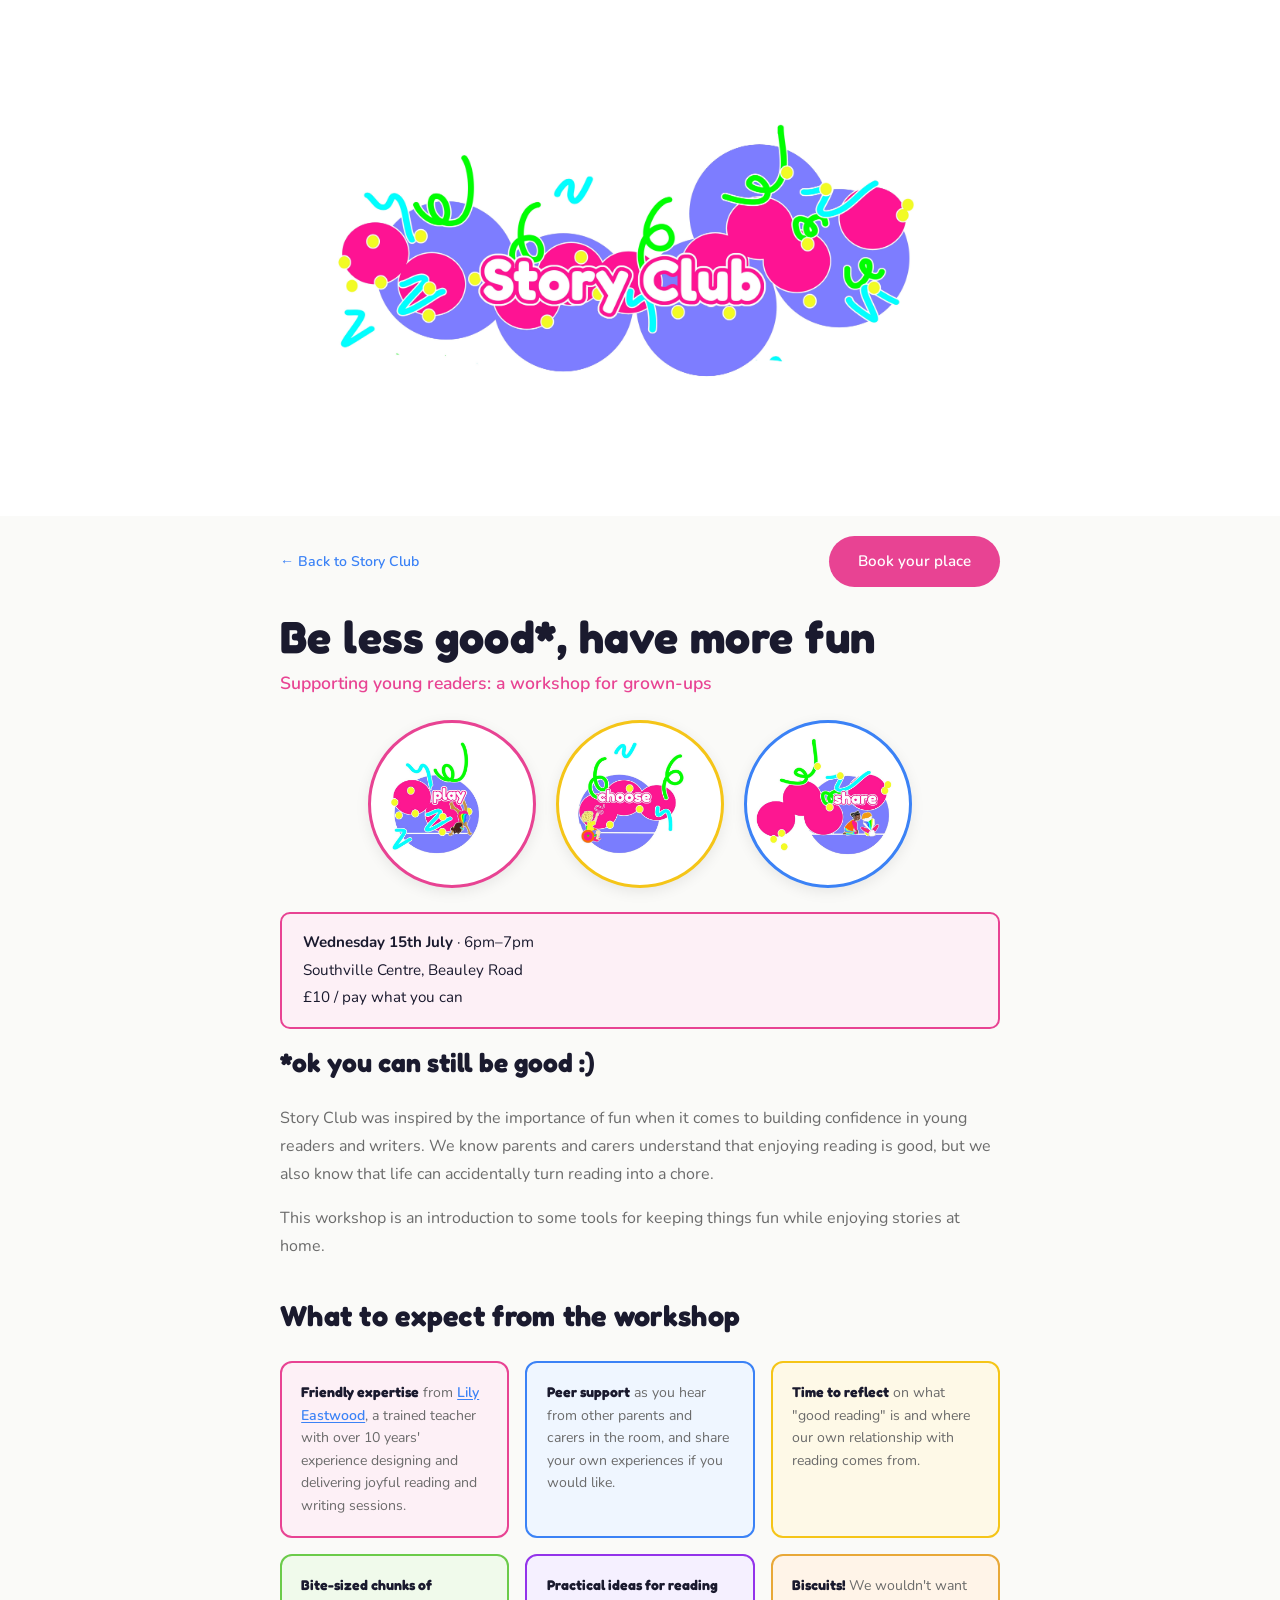
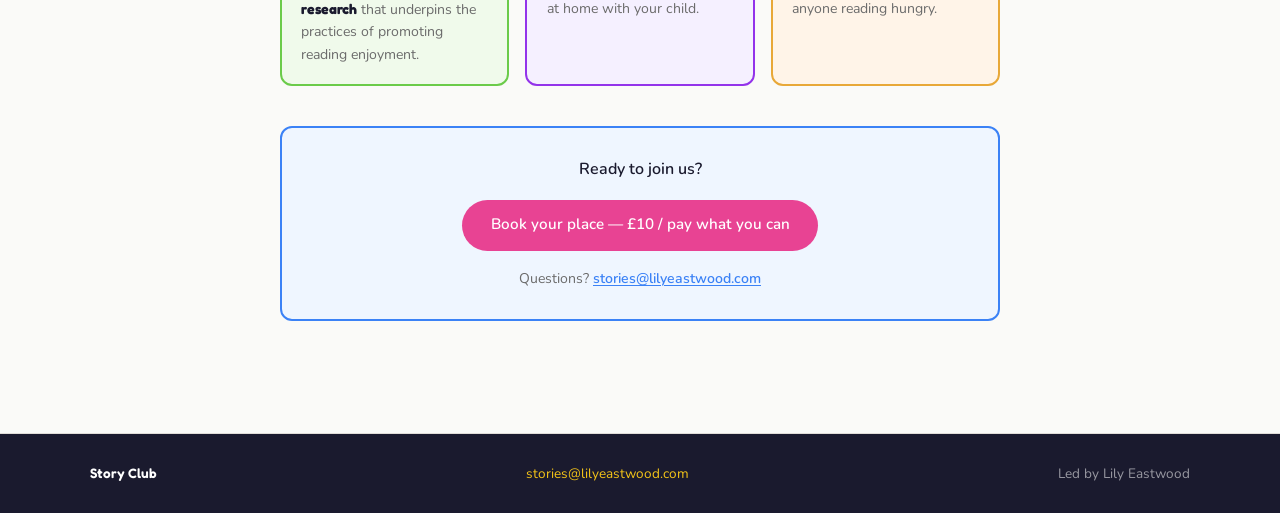
==== commit 2fb12651: "Polish Story Club icons and parent workshop page layout. Use a shared play-choose-share sprite for c" ====
--- a/have-fun-reading/index.html
+++ b/have-fun-reading/index.html
@@ -20,12 +20,25 @@
 
     <section class="sc-have-fun">
       <div class="sc-have-fun-inner">
-        <a href="../story-club/" class="sc-back-link">← Back to Story Club</a>
-
-        <a href="https://square.link/u/EgSW8l75" class="sc-btn sc-btn--coral sc-have-fun-book-top" target="_blank" rel="noopener">Book your place</a>
+        <div class="sc-have-fun-top">
+          <a href="../story-club/" class="sc-back-link">← Back to Story Club</a>
+          <a href="https://square.link/u/EgSW8l75" class="sc-btn sc-btn--coral" target="_blank" rel="noopener">Book your place</a>
+        </div>
 
         <h1>Be less good*, have more fun</h1>
         <p class="sc-have-fun-sub">Supporting young readers: a workshop for grown-ups</p>
+
+        <div class="sc-pcs-icons" aria-hidden="true">
+          <div class="sc-pcs-bubble sc-pcs-bubble--pink">
+            <span class="sc-story-sprite sc-story-sprite--play"></span>
+          </div>
+          <div class="sc-pcs-bubble sc-pcs-bubble--yellow">
+            <span class="sc-story-sprite sc-story-sprite--choose"></span>
+          </div>
+          <div class="sc-pcs-bubble sc-pcs-bubble--blue">
+            <span class="sc-story-sprite sc-story-sprite--share"></span>
+          </div>
+        </div>
 
         <div class="sc-have-fun-details">
           <p><strong>Wednesday 15th July</strong> · 6pm–7pm</p>
@@ -33,23 +46,39 @@
           <p>£10 / pay what you can</p>
         </div>
 
-        <div class="sc-pcs-icons" aria-hidden="true">
-          <img src="../assets/images/play.jpg" alt="" width="100" height="100">
-          <img src="../assets/images/choose.jpg" alt="" width="100" height="100">
-          <img src="../assets/images/share.jpg" alt="" width="100" height="100">
-        </div>
+        <p class="sc-have-fun-footnote">*ok you can still be good :)</p>
 
-        <p class="sc-have-fun-intro">Story Club was inspired by the power of having fun in creating confident readers and writers. We know parents and carers understand that enjoying reading is a good thing, but we also know that life can quickly turn it into a chore. This workshop is an introduction to some tools for keeping things fun while enjoying stories.</p>
+        <p class="sc-have-fun-intro">Story Club was inspired by the importance of fun when it comes to building confidence in young readers and writers. We know parents and carers understand that enjoying reading is good, but we also know that life can accidentally turn reading into a chore.</p>
+        <p class="sc-have-fun-intro">This workshop is an introduction to some tools for keeping things fun while enjoying stories at home.</p>
 
         <h2>What to expect from the workshop</h2>
-        <ul class="sc-have-fun-expect">
-          <li><strong>A friendly literacy expert</strong>, <a href="../story-club/#story-behind">Lily Eastwood</a>, a trained teacher with over 10 years' experience designing and delivering evidence based reading and writing programmes focused on enjoyment.</li>
-          <li><strong>Peer support</strong> as you hear from other parents and carers in the room, and share your own experiences if you would like.</li>
-          <li><strong>Time to reflect</strong> on what "good reading" is and where our own relationship with reading comes from.</li>
-          <li><strong>Bite-sized chunks of research</strong> that underpins the practices of promoting reading enjoyment.</li>
-          <li><strong>Practical ideas for reading</strong> at home.</li>
-          <li>Biscuits!</li>
-        </ul>
+        <div class="sc-expect-grid">
+
+          <article class="sc-expect-card sc-expect-card--pink">
+            <p><strong>Friendly expertise</strong> from <a href="../story-club/#story-behind">Lily Eastwood</a>, a trained teacher with over 10 years' experience designing and delivering joyful reading and writing sessions.</p>
+          </article>
+
+          <article class="sc-expect-card sc-expect-card--blue">
+            <p><strong>Peer support</strong> as you hear from other parents and carers in the room, and share your own experiences if you would like.</p>
+          </article>
+
+          <article class="sc-expect-card sc-expect-card--yellow">
+            <p><strong>Time to reflect</strong> on what "good reading" is and where our own relationship with reading comes from.</p>
+          </article>
+
+          <article class="sc-expect-card sc-expect-card--green">
+            <p><strong>Bite-sized chunks of research</strong> that underpins the practices of promoting reading enjoyment.</p>
+          </article>
+
+          <article class="sc-expect-card sc-expect-card--purple">
+            <p><strong>Practical ideas for reading</strong> at home with your child.</p>
+          </article>
+
+          <article class="sc-expect-card sc-expect-card--biscuits">
+            <p><strong>Biscuits!</strong> We wouldn't want anyone reading hungry.</p>
+          </article>
+
+        </div>
 
         <div class="sc-have-fun-book-bottom">
           <p>Ready to join us?</p>
--- a/css/style.css
+++ b/css/style.css
@@ -991,29 +991,55 @@
   .sc-code-grid {
     display: grid;
     grid-template-columns: repeat(3, 1fr);
-    gap: 1.25rem;
+    gap: 1.75rem;
+    padding-top: 1.5rem;
   }
   .sc-code-item {
+    position: relative;
     border-radius: 12px;
     padding: 1.8rem;
-    color: var(--sc-ink);
-  }
-  .sc-code-item--coral { background: var(--sc-pink); color: var(--white); }
+    padding-right: 4.5rem;
+    color: var(--sc-ink);
+    overflow: visible;
+  }
+  .sc-code-item--coral { background: var(--sc-pink); color: var(--white); border: 2px solid var(--sc-pink); }
   .sc-code-item--purple { background: var(--sc-yellow-lt); border: 2px solid var(--sc-yellow); }
-  .sc-code-item--teal { background: var(--sc-blue); color: var(--white); }
-  .sc-code-icon-wrap {
-    display: flex;
-    flex-direction: column;
+  .sc-code-item--teal { background: var(--sc-blue); color: var(--white); border: 2px solid var(--sc-blue); }
+  .sc-code-icon-bubble {
+    position: absolute;
+    top: -1.6rem;
+    right: -1rem;
+    width: 10rem;
+    height: 10rem;
+    background: var(--white);
+    border-radius: 50%;
+    border: 3px solid;
+    padding: 0.35rem;
+    box-shadow: 0 4px 14px rgba(0,0,0,0.12);
+    z-index: 1;
+    display: flex;
     align-items: center;
-    gap: 0.5rem;
-    margin-bottom: 0.8rem;
-  }
-  .sc-code-icon {
-    width: 72px;
-    height: 72px;
-    object-fit: contain;
+    justify-content: center;
+    overflow: hidden;
+  }
+  .sc-code-item--coral .sc-code-icon-bubble { border-color: var(--sc-pink); }
+  .sc-code-item--purple .sc-code-icon-bubble { border-color: var(--sc-yellow); }
+  .sc-code-item--teal .sc-code-icon-bubble { border-color: var(--sc-blue); }
+  .sc-story-sprite {
+    display: block;
+    width: 100%;
+    height: 100%;
+    flex-shrink: 0;
     border-radius: 50%;
-  }
+    overflow: hidden;
+    background-image: url('../assets/images/play-choose-share.jpg');
+    background-repeat: no-repeat;
+    background-size: 300% 100%;
+    background-position: 0% center;
+  }
+  .sc-story-sprite--play { background-position: 0% center; }
+  .sc-story-sprite--choose { background-position: 50% center; }
+  .sc-story-sprite--share { background-position: 100% center; }
   .sc-code-num {
     display: inline-flex;
     align-items: center;
@@ -1024,7 +1050,7 @@
     border-radius: 50%;
     font-size: 0.9rem;
     font-weight: 700;
-    margin-bottom: 0;
+    margin-bottom: 0.8rem;
   }
   .sc-code-item--purple .sc-code-num {
     background: var(--sc-yellow);
@@ -1325,7 +1351,8 @@
   @media (max-width: 768px) {
     .sc-banner img { max-height: 320px; }
     .sc-offering-grid { grid-template-columns: 1fr; }
-    .sc-code-grid { grid-template-columns: 1fr; }
+    .sc-code-grid { grid-template-columns: 1fr; gap: 2.25rem; padding-top: 1rem; }
+    .sc-code-icon-bubble { width: 8.75rem; height: 8.75rem; top: -1.25rem; right: -0.65rem; }
     .sc-booking-card { flex-direction: column; align-items: flex-start; }
     .sc-quote:not(.sc-quote--lead) p { padding-left: 1.2rem; }
   }
@@ -1594,12 +1621,19 @@
     padding: 1.25rem var(--space-md) var(--space-xl);
   }
   .sc-have-fun-inner {
-    max-width: 640px;
-    margin: 0 auto;
-  }
-  .sc-have-fun-book-top {
-    display: inline-block;
+    max-width: 720px;
+    margin: 0 auto;
+  }
+  .sc-have-fun-top {
+    display: flex;
+    align-items: center;
+    justify-content: space-between;
+    gap: 1rem;
+    flex-wrap: wrap;
     margin-bottom: 1.5rem;
+  }
+  .sc-have-fun-top .sc-back-link {
+    margin-bottom: 0;
   }
   .sc-have-fun h1 {
     font-family: var(--font-head);
@@ -1613,15 +1647,39 @@
     font-size: 1.1rem;
     font-weight: 600;
     color: var(--sc-pink);
-    margin-bottom: 1.25rem;
+    margin-bottom: 1.5rem;
     line-height: 1.4;
   }
+  .sc-pcs-icons {
+    display: flex;
+    justify-content: center;
+    align-items: center;
+    gap: 1.25rem;
+    margin-bottom: 1.5rem;
+  }
+  .sc-pcs-bubble {
+    width: 10.5rem;
+    height: 10.5rem;
+    flex-shrink: 0;
+    border-radius: 50%;
+    background: var(--white);
+    border: 3px solid;
+    padding: 0.35rem;
+    display: flex;
+    align-items: center;
+    justify-content: center;
+    box-shadow: 0 4px 14px rgba(0,0,0,0.08);
+    overflow: hidden;
+  }
+  .sc-pcs-bubble--pink { border-color: var(--sc-pink); }
+  .sc-pcs-bubble--yellow { border-color: var(--sc-yellow); }
+  .sc-pcs-bubble--blue { border-color: var(--sc-blue); }
   .sc-have-fun-details {
     background: var(--sc-pink-lt);
     border: 2px solid var(--sc-pink);
     border-radius: 10px;
     padding: 1.1rem 1.3rem;
-    margin-bottom: 1.5rem;
+    margin-bottom: 1rem;
   }
   .sc-have-fun-details p {
     font-size: 0.95rem;
@@ -1630,22 +1688,21 @@
     margin-bottom: 0.25rem;
   }
   .sc-have-fun-details p:last-child { margin-bottom: 0; }
-  .sc-pcs-icons {
-    display: flex;
-    justify-content: center;
-    gap: 0.75rem;
-    margin-bottom: 1.75rem;
-  }
-  .sc-pcs-icons img {
-    width: 88px;
-    height: 88px;
-    object-fit: contain;
-    border-radius: 50%;
+  .sc-have-fun-footnote {
+    font-family: var(--font-head);
+    font-weight: 700;
+    font-size: clamp(1.25rem, 2.8vw, 1.65rem);
+    line-height: 1.3;
+    color: var(--sc-ink);
+    margin-bottom: 1.5rem;
   }
   .sc-have-fun-intro {
     font-size: 1rem;
     color: var(--text-muted);
     line-height: 1.75;
+    margin-bottom: 1rem;
+  }
+  .sc-have-fun-intro:last-of-type {
     margin-bottom: 2rem;
   }
   .sc-have-fun h2 {
@@ -1653,32 +1710,46 @@
     font-size: clamp(1.4rem, 3vw, 1.8rem);
     font-weight: 700;
     color: var(--sc-ink);
-    margin-bottom: 1rem;
-  }
-  .sc-have-fun-expect {
-    list-style: none;
-    display: flex;
-    flex-direction: column;
-    gap: 0.85rem;
+    margin-bottom: 1.25rem;
+  }
+  .sc-expect-grid {
+    display: grid;
+    grid-template-columns: 1fr;
+    gap: 1rem;
     margin-bottom: 2.5rem;
   }
-  .sc-have-fun-expect li {
-    font-size: 0.95rem;
-    color: var(--text-muted);
-    line-height: 1.65;
-    padding: 0.9rem 1rem;
-    background: var(--sc-yellow-lt);
-    border-radius: 8px;
-    border-left: 3px solid var(--sc-yellow);
-  }
-  .sc-have-fun-expect strong { color: var(--sc-ink); }
-  .sc-have-fun-expect a {
+  .sc-expect-card {
+    border-radius: 12px;
+    padding: 1.15rem 1.2rem;
+    border: 2px solid;
+  }
+  .sc-expect-card p {
+    font-size: 0.88rem;
+    line-height: 1.6;
+    color: var(--text-muted);
+    margin: 0;
+  }
+  .sc-expect-card p strong {
+    font-family: var(--font-head);
+    font-weight: 700;
+    color: var(--sc-ink);
+  }
+  .sc-expect-card a {
     color: var(--sc-blue);
     font-weight: 600;
     text-decoration: underline;
     text-underline-offset: 2px;
   }
-  .sc-have-fun-expect a:hover { color: var(--sc-pink); }
+  .sc-expect-card a:hover { color: var(--sc-pink); }
+  .sc-expect-card--pink { background: var(--sc-pink-lt); border-color: var(--sc-pink); }
+  .sc-expect-card--blue { background: var(--sc-blue-lt); border-color: var(--sc-blue); }
+  .sc-expect-card--yellow { background: var(--sc-yellow-lt); border-color: var(--sc-yellow); }
+  .sc-expect-card--green { background: var(--sc-green-lt); border-color: var(--sc-green); }
+  .sc-expect-card--purple { background: var(--sc-purple-lt); border-color: var(--sc-purple); }
+  .sc-expect-card--biscuits {
+    background: #FFF4E8;
+    border-color: #E8A838;
+  }
   .sc-have-fun-book-bottom {
     text-align: center;
     background: var(--sc-blue-lt);
@@ -1705,5 +1776,21 @@
   }
 
   @media (max-width: 768px) {
-    .sc-pcs-icons img { width: 72px; height: 72px; }
-  }+    .sc-have-fun-top {
+      flex-direction: column;
+      align-items: stretch;
+    }
+    .sc-have-fun-top .sc-btn {
+      text-align: center;
+    }
+    .sc-pcs-bubble { width: 7.25rem; height: 7.25rem; }
+    .sc-pcs-icons { gap: 0.6rem; }
+  }
+
+  @media (min-width: 520px) {
+    .sc-expect-grid { grid-template-columns: repeat(2, 1fr); }
+  }
+
+  @media (min-width: 720px) {
+    .sc-expect-grid { grid-template-columns: repeat(3, 1fr); }
+  }
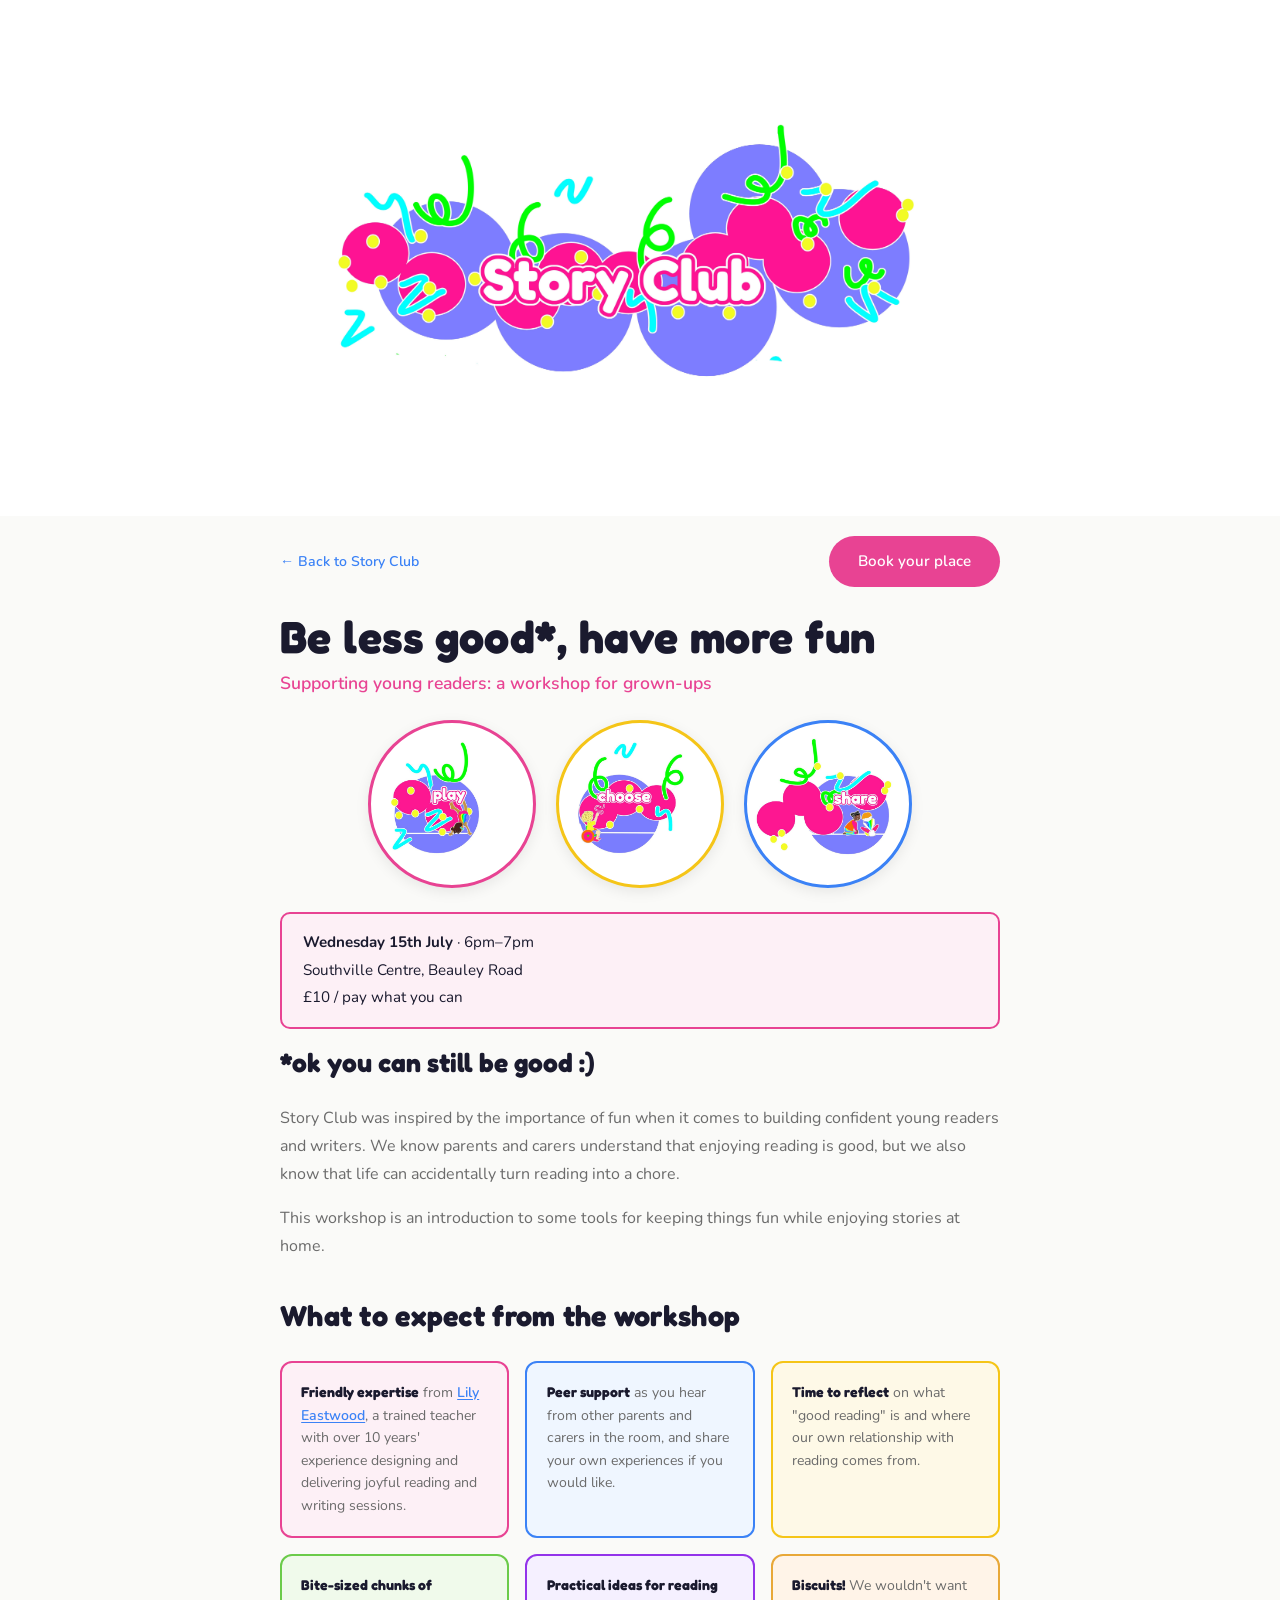
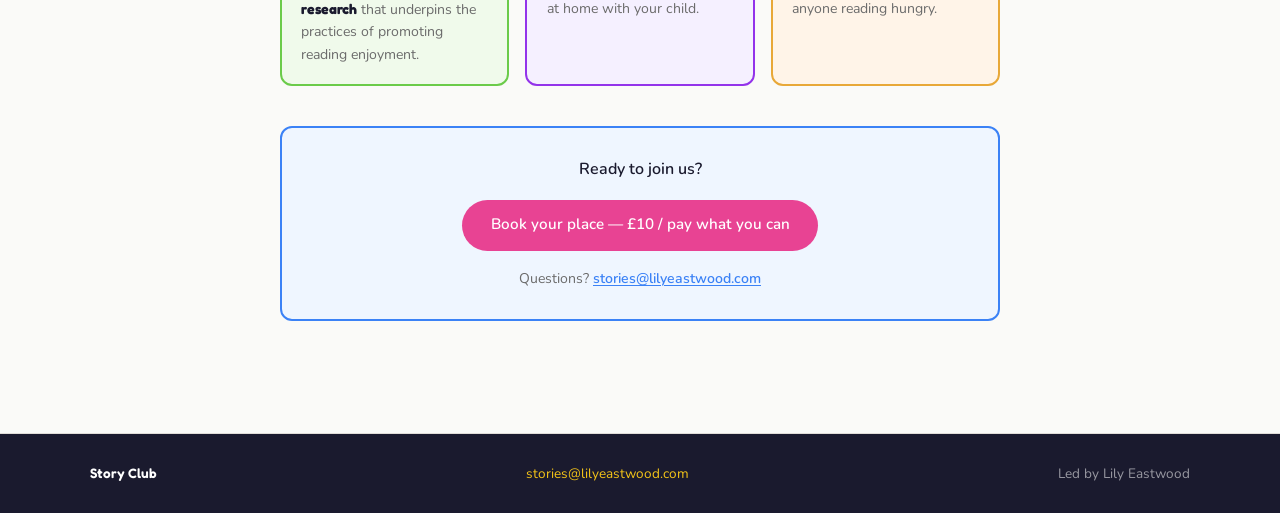
==== commit 4b1e8cdc: "Tweak copy on workshop and booking confirmation pages. Clarify registration form delivery by email a" ====
--- a/have-fun-reading/index.html
+++ b/have-fun-reading/index.html
@@ -48,7 +48,7 @@
 
         <p class="sc-have-fun-footnote">*ok you can still be good :)</p>
 
-        <p class="sc-have-fun-intro">Story Club was inspired by the importance of fun when it comes to building confidence in young readers and writers. We know parents and carers understand that enjoying reading is good, but we also know that life can accidentally turn reading into a chore.</p>
+        <p class="sc-have-fun-intro">Story Club was inspired by the importance of fun when it comes to building confident young readers and writers. We know parents and carers understand that enjoying reading is good, but we also know that life can accidentally turn reading into a chore.</p>
         <p class="sc-have-fun-intro">This workshop is an introduction to some tools for keeping things fun while enjoying stories at home.</p>
 
         <h2>What to expect from the workshop</h2>
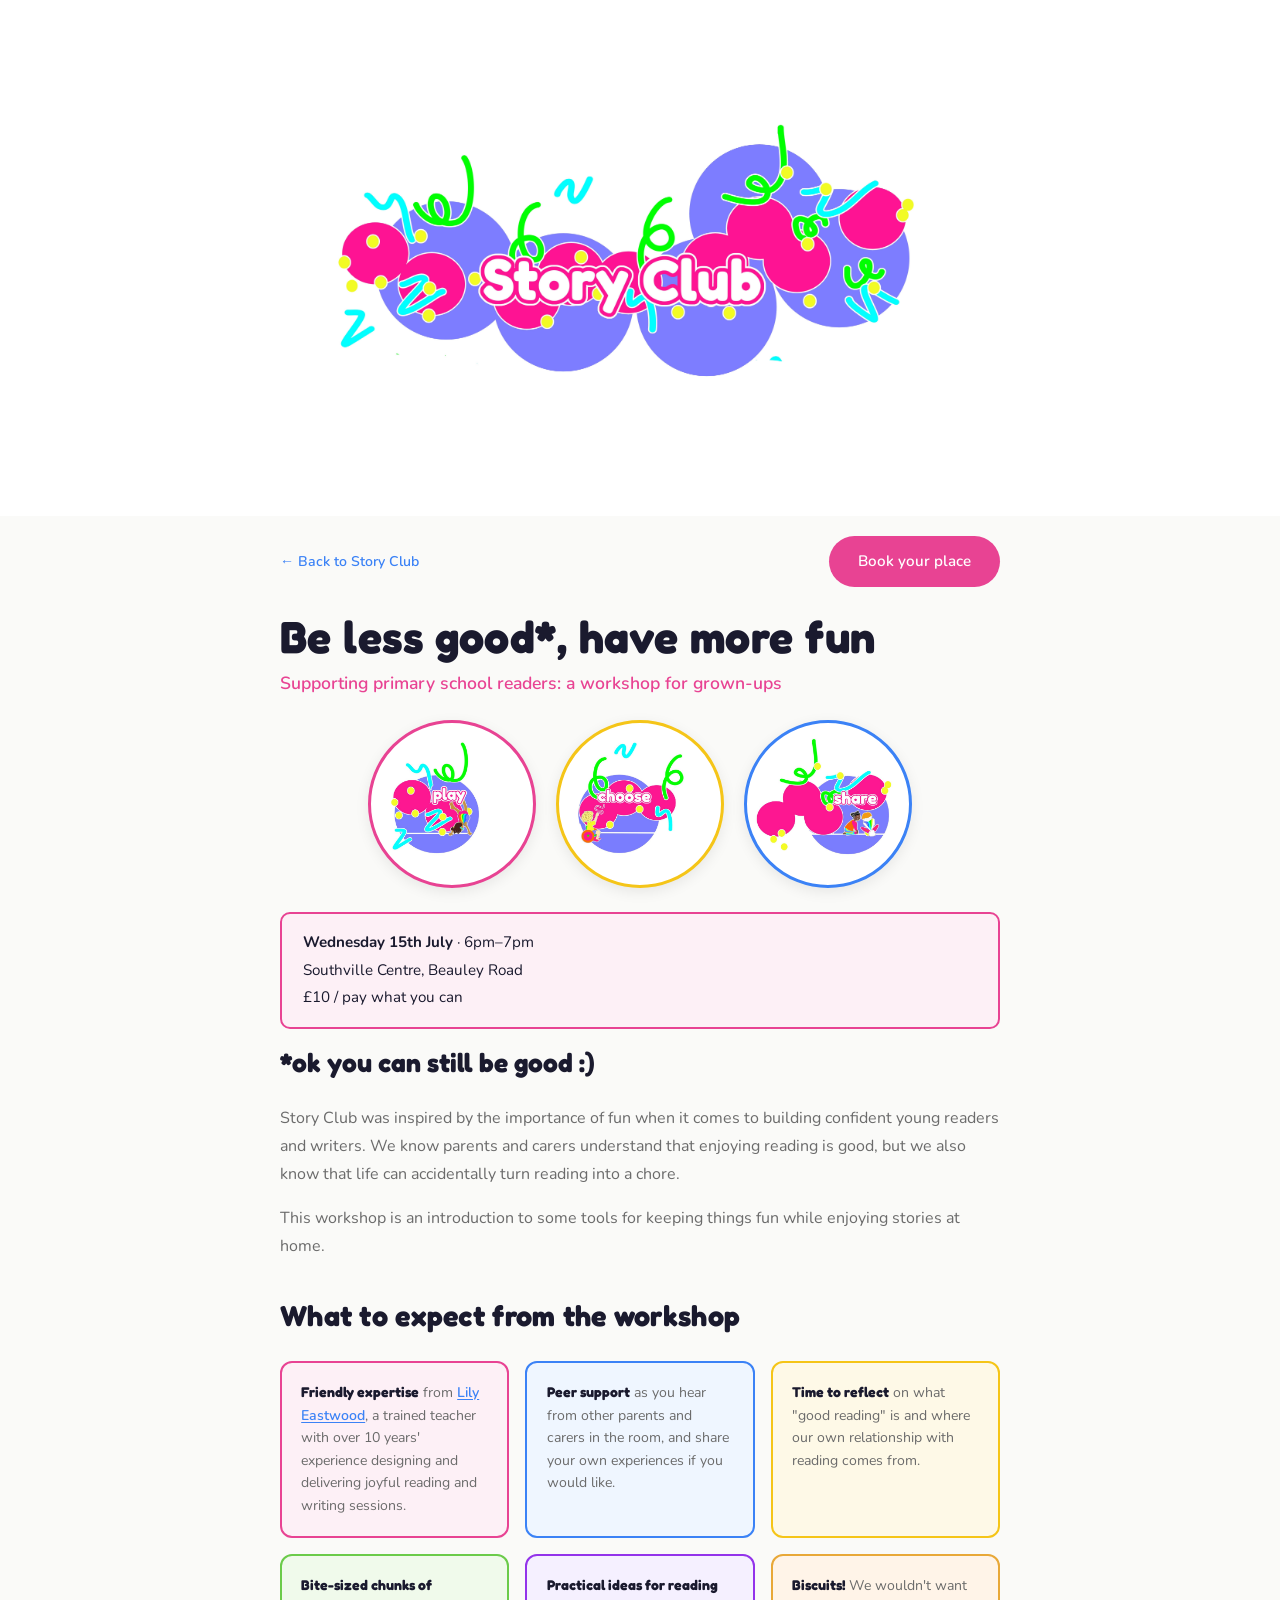
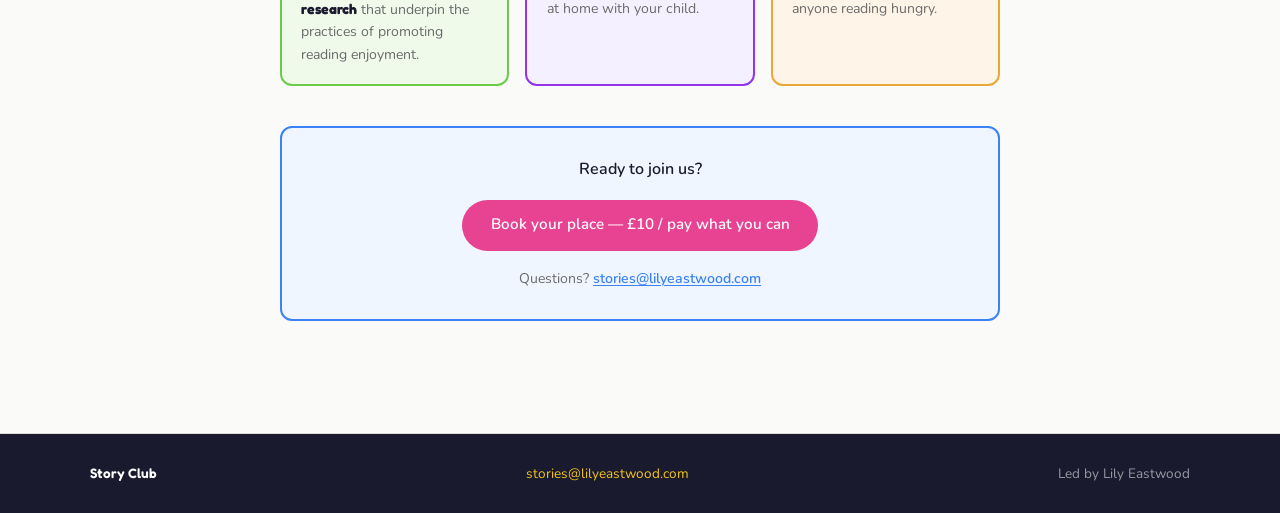
==== commit 42225529: "Update workshop page subtitle for primary school readers. Align the meta description with the new su" ====
--- a/have-fun-reading/index.html
+++ b/have-fun-reading/index.html
@@ -4,7 +4,7 @@
   <meta charset="UTF-8">
   <meta name="viewport" content="width=device-width, initial-scale=1.0">
   <title>Be less good, have more fun — Story Club</title>
-  <meta name="description" content="A workshop for parents and carers supporting young readers. Wednesday 15th July, Southville Centre, Bristol.">
+  <meta name="description" content="A workshop for parents and carers supporting primary school readers. Wednesday 15th July, Southville Centre, Bristol.">
   <link rel="preconnect" href="https://fonts.googleapis.com">
   <link rel="preconnect" href="https://fonts.gstatic.com" crossorigin>
   <link href="https://fonts.googleapis.com/css2?family=Fredoka:wght@500;600;700&family=Nunito:ital,wght@0,400;0,500;0,600;0,700;1,400;1,600&display=swap" rel="stylesheet">
@@ -26,7 +26,7 @@
         </div>
 
         <h1>Be less good*, have more fun</h1>
-        <p class="sc-have-fun-sub">Supporting young readers: a workshop for grown-ups</p>
+        <p class="sc-have-fun-sub">Supporting primary school readers: a workshop for grown-ups</p>
 
         <div class="sc-pcs-icons" aria-hidden="true">
           <div class="sc-pcs-bubble sc-pcs-bubble--pink">
@@ -67,7 +67,7 @@
           </article>
 
           <article class="sc-expect-card sc-expect-card--green">
-            <p><strong>Bite-sized chunks of research</strong> that underpins the practices of promoting reading enjoyment.</p>
+            <p><strong>Bite-sized chunks of research</strong> that underpin the practices of promoting reading enjoyment.</p>
           </article>
 
           <article class="sc-expect-card sc-expect-card--purple">
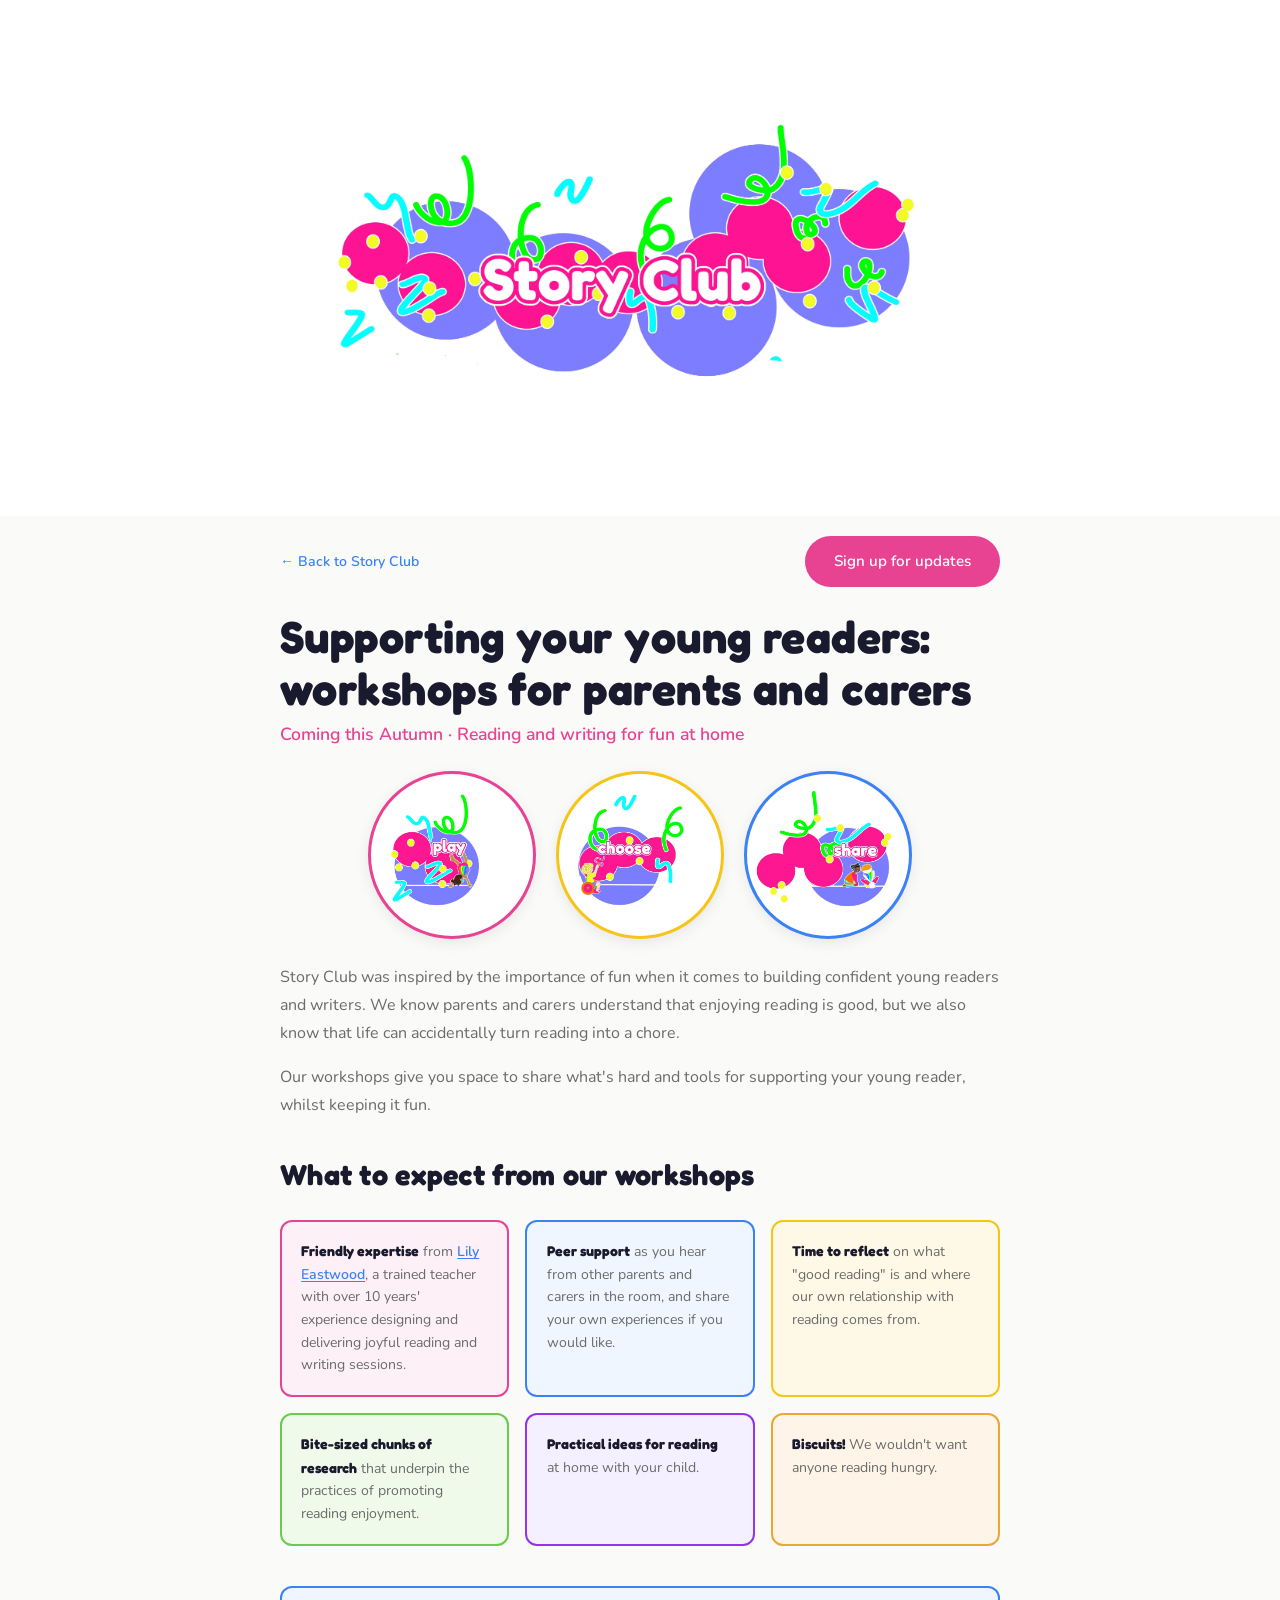
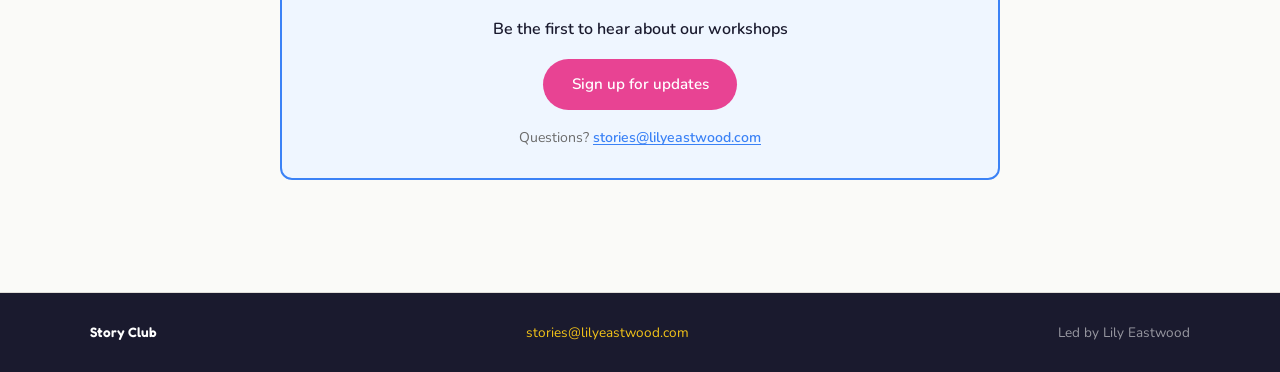
==== commit be9ab994: "Postpone parent workshops and rewire Story Club links. Move the generic parent/carer page under /sto" ====
--- a/have-fun-reading/index.html
+++ b/have-fun-reading/index.html
@@ -3,100 +3,24 @@
 <head>
   <meta charset="UTF-8">
   <meta name="viewport" content="width=device-width, initial-scale=1.0">
-  <title>Be less good, have more fun — Story Club</title>
-  <meta name="description" content="A workshop for parents and carers supporting primary school readers. Wednesday 15th July, Southville Centre, Bristol.">
+  <title>Parent and carer workshops — Story Club</title>
+  <meta name="description" content="Workshops for parents and carers supporting primary school readers at home. Coming this Autumn.">
+  <link rel="canonical" href="https://lilyeastwood.com/story-club/parent-carer-workshops/">
+  <meta http-equiv="refresh" content="0; url=../story-club/parent-carer-workshops/">
   <link rel="preconnect" href="https://fonts.googleapis.com">
   <link rel="preconnect" href="https://fonts.gstatic.com" crossorigin>
   <link href="https://fonts.googleapis.com/css2?family=Fredoka:wght@500;600;700&family=Nunito:ital,wght@0,400;0,500;0,600;0,700;1,400;1,600&display=swap" rel="stylesheet">
   <link rel="stylesheet" href="../css/style.css">
+  <script>location.replace('../story-club/parent-carer-workshops/');</script>
 </head>
 <body class="story-club">
-
   <main>
-
-    <section class="sc-banner">
-      <img src="../assets/images/storyclubbanner.jpg" alt="Story Club" width="1403" height="992">
-    </section>
-
     <section class="sc-have-fun">
       <div class="sc-have-fun-inner">
-        <div class="sc-have-fun-top">
-          <a href="../story-club/" class="sc-back-link">← Back to Story Club</a>
-          <a href="https://square.link/u/EgSW8l75" class="sc-btn sc-btn--coral" target="_blank" rel="noopener">Book your place</a>
-        </div>
-
-        <h1>Be less good*, have more fun</h1>
-        <p class="sc-have-fun-sub">Supporting primary school readers: a workshop for grown-ups</p>
-
-        <div class="sc-pcs-icons" aria-hidden="true">
-          <div class="sc-pcs-bubble sc-pcs-bubble--pink">
-            <span class="sc-story-sprite sc-story-sprite--play"></span>
-          </div>
-          <div class="sc-pcs-bubble sc-pcs-bubble--yellow">
-            <span class="sc-story-sprite sc-story-sprite--choose"></span>
-          </div>
-          <div class="sc-pcs-bubble sc-pcs-bubble--blue">
-            <span class="sc-story-sprite sc-story-sprite--share"></span>
-          </div>
-        </div>
-
-        <div class="sc-have-fun-details">
-          <p><strong>Wednesday 15th July</strong> · 6pm–7pm</p>
-          <p>Southville Centre, Beauley Road</p>
-          <p>£10 / pay what you can</p>
-        </div>
-
-        <p class="sc-have-fun-footnote">*ok you can still be good :)</p>
-
-        <p class="sc-have-fun-intro">Story Club was inspired by the importance of fun when it comes to building confident young readers and writers. We know parents and carers understand that enjoying reading is good, but we also know that life can accidentally turn reading into a chore.</p>
-        <p class="sc-have-fun-intro">This workshop is an introduction to some tools for keeping things fun while enjoying stories at home.</p>
-
-        <h2>What to expect from the workshop</h2>
-        <div class="sc-expect-grid">
-
-          <article class="sc-expect-card sc-expect-card--pink">
-            <p><strong>Friendly expertise</strong> from <a href="../story-club/#story-behind">Lily Eastwood</a>, a trained teacher with over 10 years' experience designing and delivering joyful reading and writing sessions.</p>
-          </article>
-
-          <article class="sc-expect-card sc-expect-card--blue">
-            <p><strong>Peer support</strong> as you hear from other parents and carers in the room, and share your own experiences if you would like.</p>
-          </article>
-
-          <article class="sc-expect-card sc-expect-card--yellow">
-            <p><strong>Time to reflect</strong> on what "good reading" is and where our own relationship with reading comes from.</p>
-          </article>
-
-          <article class="sc-expect-card sc-expect-card--green">
-            <p><strong>Bite-sized chunks of research</strong> that underpin the practices of promoting reading enjoyment.</p>
-          </article>
-
-          <article class="sc-expect-card sc-expect-card--purple">
-            <p><strong>Practical ideas for reading</strong> at home with your child.</p>
-          </article>
-
-          <article class="sc-expect-card sc-expect-card--biscuits">
-            <p><strong>Biscuits!</strong> We wouldn't want anyone reading hungry.</p>
-          </article>
-
-        </div>
-
-        <div class="sc-have-fun-book-bottom">
-          <p>Ready to join us?</p>
-          <a href="https://square.link/u/EgSW8l75" class="sc-btn sc-btn--purple" target="_blank" rel="noopener">Book your place — £10 / pay what you can</a>
-          <p class="sc-have-fun-contact">Questions? <a href="mailto:stories@lilyeastwood.com">stories@lilyeastwood.com</a></p>
-        </div>
+        <p class="sc-have-fun-intro">This page has moved.</p>
+        <p><a href="../story-club/parent-carer-workshops/" class="sc-btn sc-btn--purple">Go to parent and carer workshops</a></p>
       </div>
     </section>
-
   </main>
-
-  <footer class="sc-footer">
-    <div class="sc-footer-inner">
-      <span class="sc-footer-name">Story Club</span>
-      <a href="mailto:stories@lilyeastwood.com">stories@lilyeastwood.com</a>
-      <span>Led by Lily Eastwood</span>
-    </div>
-  </footer>
-
 </body>
 </html>
--- a/css/style.css
+++ b/css/style.css
@@ -829,6 +829,9 @@
     color: var(--sc-ink);
     font-weight: 600;
   }
+  .sc-booking-detail + .sc-booking-detail {
+    margin-top: 0.35rem;
+  }
   .sc-coming-soon {
     list-style: none;
     display: flex;
@@ -922,6 +925,13 @@
     flex-direction: column;
     gap: 0.8rem;
     border: 2px solid transparent;
+    text-decoration: none;
+    color: inherit;
+    transition: transform 0.15s ease, box-shadow 0.15s ease;
+  }
+  a.sc-offering-card:hover {
+    transform: translateY(-2px);
+    box-shadow: 0 6px 18px rgba(0,0,0,0.08);
   }
   .sc-offering-card--coral {
     background: var(--sc-pink-lt);
@@ -997,8 +1007,7 @@
   .sc-code-item {
     position: relative;
     border-radius: 12px;
-    padding: 1.8rem;
-    padding-right: 4.5rem;
+    padding: 2.75rem 5.75rem 1.8rem 1.8rem;
     color: var(--sc-ink);
     overflow: visible;
   }
@@ -1007,8 +1016,8 @@
   .sc-code-item--teal { background: var(--sc-blue); color: var(--white); border: 2px solid var(--sc-blue); }
   .sc-code-icon-bubble {
     position: absolute;
-    top: -1.6rem;
-    right: -1rem;
+    top: -2.5rem;
+    right: -2.5rem;
     width: 10rem;
     height: 10rem;
     background: var(--white);
@@ -1352,7 +1361,8 @@
     .sc-banner img { max-height: 320px; }
     .sc-offering-grid { grid-template-columns: 1fr; }
     .sc-code-grid { grid-template-columns: 1fr; gap: 2.25rem; padding-top: 1rem; }
-    .sc-code-icon-bubble { width: 8.75rem; height: 8.75rem; top: -1.25rem; right: -0.65rem; }
+    .sc-code-item { padding: 2.25rem 5rem 1.8rem 1.8rem; }
+    .sc-code-icon-bubble { width: 8.75rem; height: 8.75rem; top: -2rem; right: -2rem; }
     .sc-booking-card { flex-direction: column; align-items: flex-start; }
     .sc-quote:not(.sc-quote--lead) p { padding-left: 1.2rem; }
   }
